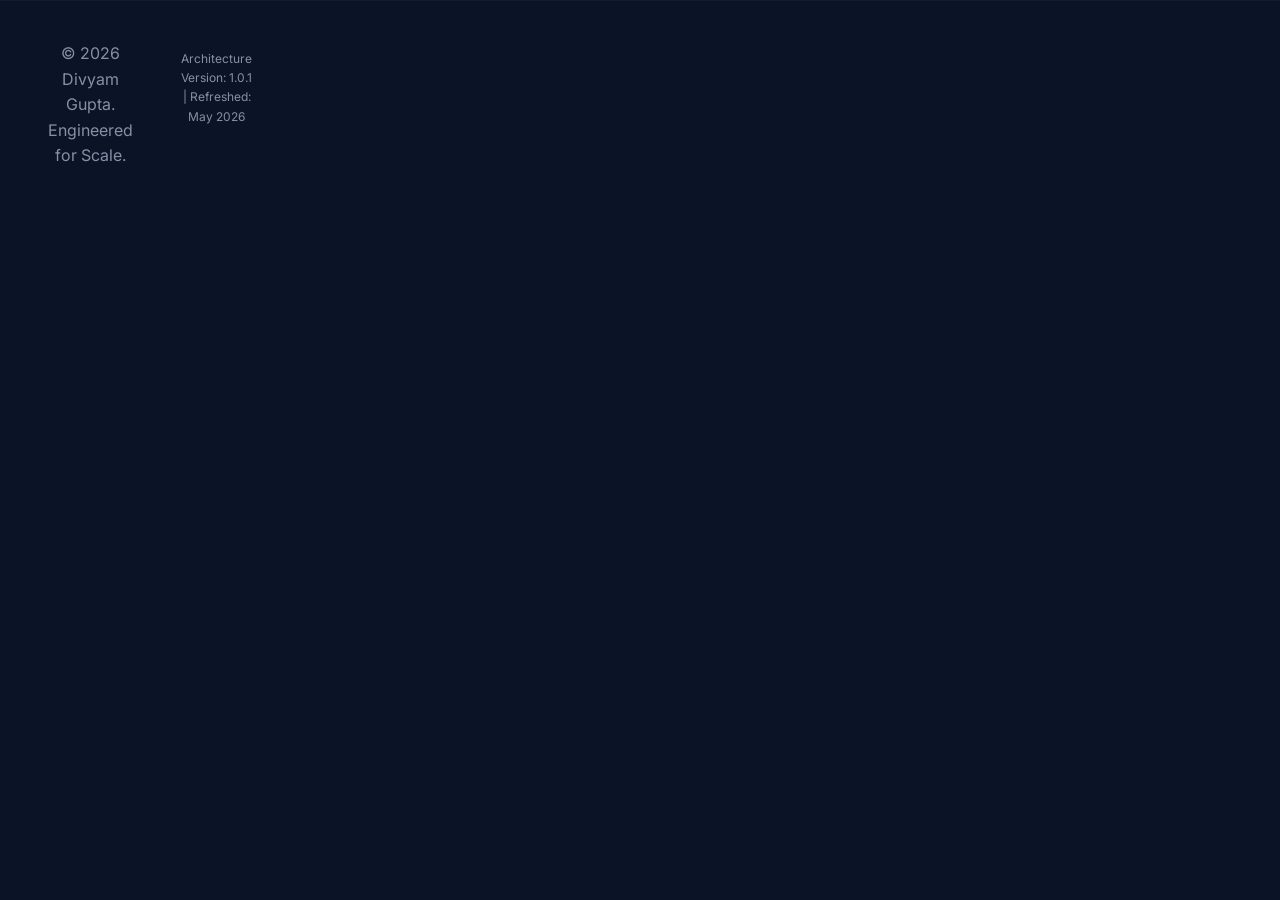
==== index.html @ 497632b7 "fix: resolve visibility deadlock and improve scroll reveal" ====
<!DOCTYPE html>
<html lang="en">
<head>
    <meta charset="UTF-8">
    <meta name="viewport" content="width=device-width, initial-scale=1.0, maximum-scale=5.0">
    <title>Divyam | Systems & Automation Developer</title>
    <meta name="description" content="Engineering scalable, OOP-driven applications and mobile-first web architectures.">
    
    <!-- Fonts -->
    <link rel="preconnect" href="https://fonts.googleapis.com">
    <link rel="preconnect" href="https://fonts.gstatic.com" crossorigin>
    <link href="https://fonts.googleapis.com/css2?family=Inter:wght@400;600&family=Space+Grotesk:wght@500;700&display=swap" rel="stylesheet">
    <link href="https://fonts.googleapis.com/css2?family=Material+Symbols+Outlined:wght,FILL@100..700,0..1&display=swap" rel="stylesheet">
    
    <!-- Global CSS -->
    <link rel="stylesheet" href="css/global.css">
    
    <!-- App Entry -->
    <script type="module" src="js/app.js"></script>
</head>
<body>
    <header>
        <portfolio-nav></portfolio-nav>
    </header>

    <main>
        <portfolio-hero id="home"></portfolio-hero>
        
        <section id="about" style="scroll-margin-top: 80px;">
            <portfolio-about></portfolio-about>
        </section>

        <section id="projects" style="scroll-margin-top: 80px;">
            <portfolio-projects></portfolio-projects>
        </section>

        <section id="tech" style="scroll-margin-top: 80px;">
            <portfolio-tech></portfolio-tech>
        </section>
    </main>

    <footer class="grid-container" style="padding: 40px var(--gutter); text-align: center; border-top: 1px solid rgba(140, 144, 159, 0.1); opacity: 0.6;">
        <p>&copy; 2026 Divyam Gupta. Engineered for Scale.</p>
        <p style="font-size: 0.75rem; margin-top: 8px;">Architecture Version: 1.0.1 | Refreshed: May 2026</p>
    </footer>

    <script>
        // Global Error Handling for Trace Debugging
        window.addEventListener('error', (e) => {
            console.error('[Global Error]', e.message, 'at', e.filename, ':', e.lineno);
        });
    </script>
</body>
</html>
---- css/global.css ----
:root {
    --primary: #adc6ff;
    --on-primary: #002e6a;
    --background: #0b1326;
    --surface: #171f33;
    --on-surface: #dae2fd;
    --outline: #8c909f;
    --font-headline: 'Space Grotesk', sans-serif;
    --font-body: 'Inter', sans-serif;
    
    /* Layout */
    --container-max: 1440px;
    --section-gap: clamp(80px, 10vh, 160px);
    --gutter: clamp(16px, 4vw, 48px);
}

html {
    scroll-behavior: smooth;
}

* {
    box-sizing: border-box;
    margin: 0;
    padding: 0;
}

body {
    background-color: var(--background);
    color: var(--on-surface);
    font-family: var(--font-body);
    line-height: 1.6;
    overflow-x: hidden;
}

h1, h2, h3 {
    font-family: var(--font-headline);
    font-weight: 700;
}

/* SLEEK ANIMATIONS */
@keyframes fadeIn {
    from { opacity: 0; transform: translateY(20px); }
    to { opacity: 1; transform: translateY(0); }
}

@keyframes slideInRight {
    from { transform: translateX(100%); opacity: 0; }
    to { transform: translateX(0); opacity: 1; }
}

@keyframes pulseSubtle {
    0% { transform: scale(1); }
    50% { transform: scale(1.02); }
    100% { transform: scale(1); }
}

.animate-fade-in {
    animation: fadeIn 0.8s cubic-bezier(0.16, 1, 0.3, 1) forwards;
}

.animate-slide-in {
    animation: slideInRight 0.6s ease-out forwards;
}

/* REVEAL ON SCROLL */
.reveal-on-scroll {
    opacity: 0;
    transform: translateY(30px);
    transition: opacity 0.8s cubic-bezier(0.16, 1, 0.3, 1), transform 0.8s cubic-bezier(0.16, 1, 0.3, 1);
    will-change: opacity, transform;
}

.reveal-on-scroll.is-visible {
    opacity: 1;
    transform: translateY(0);
}

/* Mobile-First Grid System */
.grid-container {
    display: grid;
    grid-template-columns: repeat(12, 1fr);
    gap: var(--gutter);
    max-width: var(--container-max);
    margin: 0 auto;
    padding: 0 var(--gutter);
}

@media (max-width: 768px) {
    .grid-container {
        grid-template-columns: repeat(4, 1fr);
    }
}
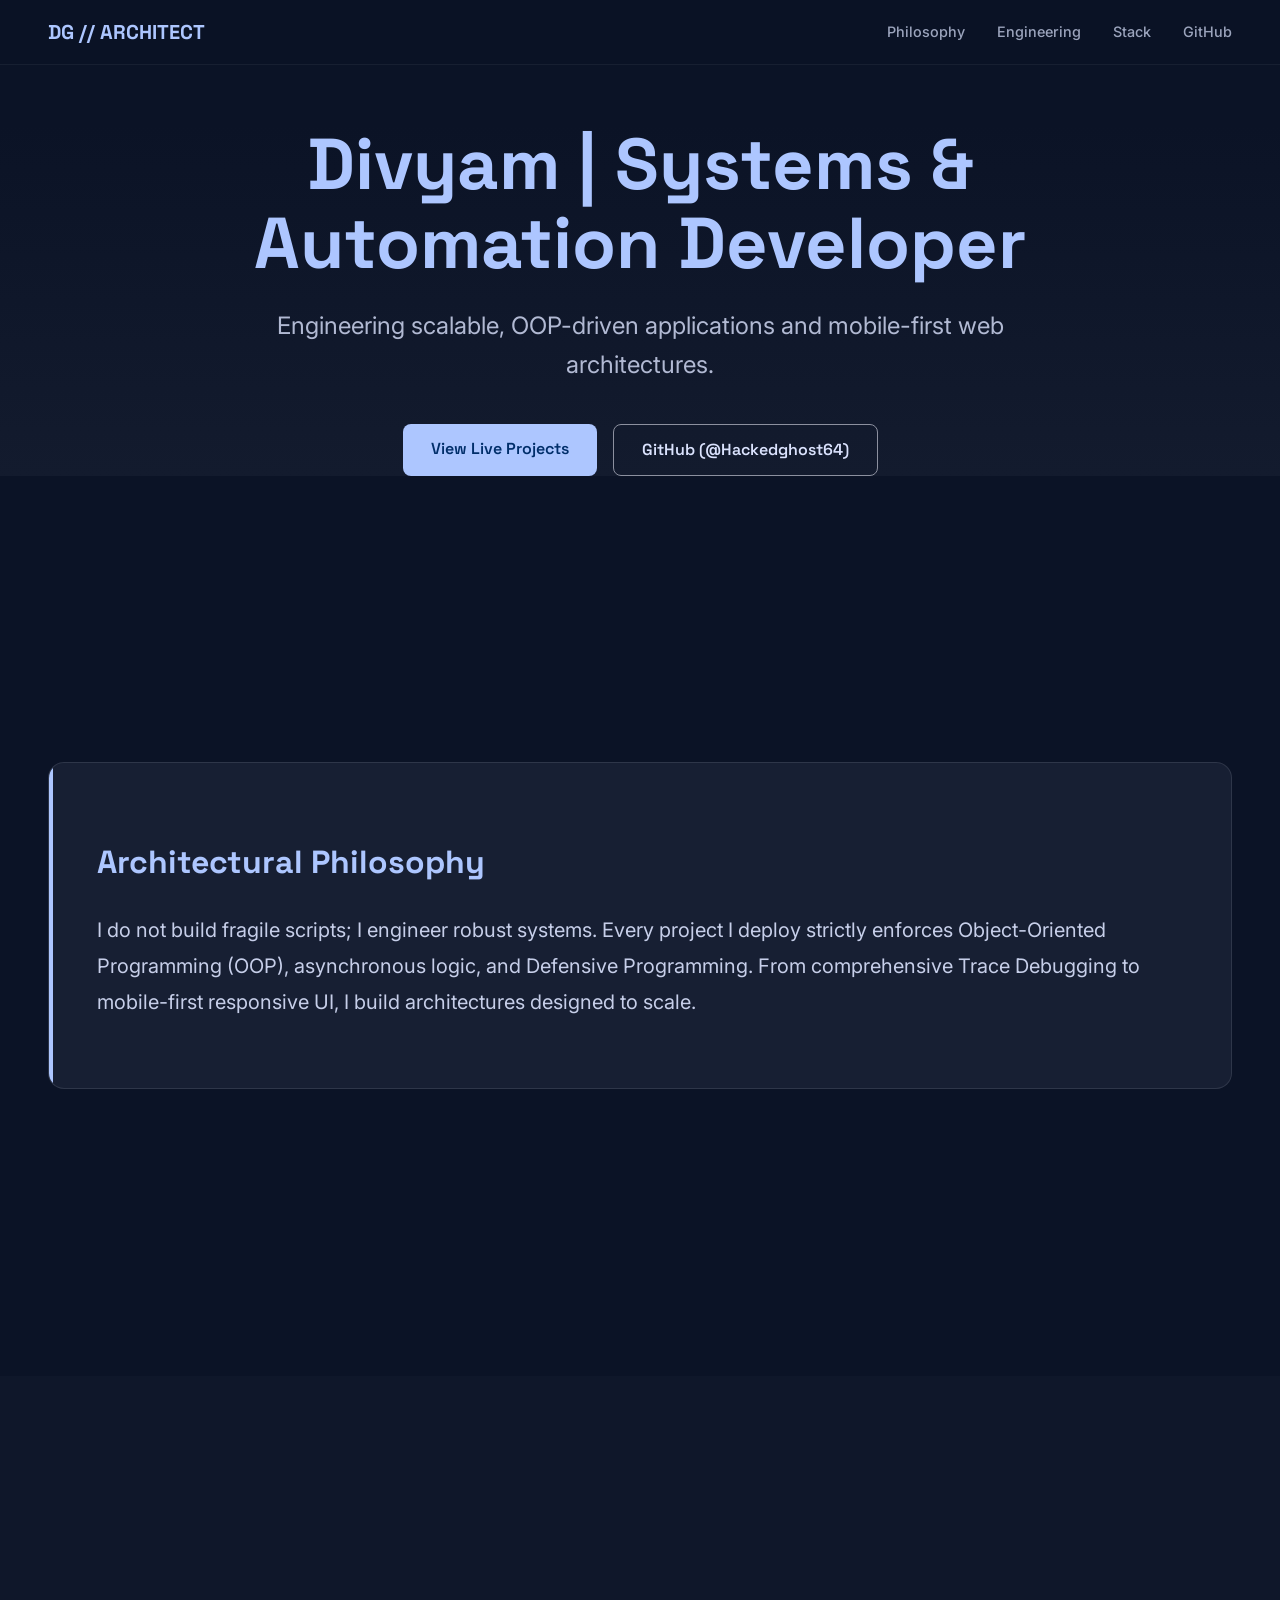
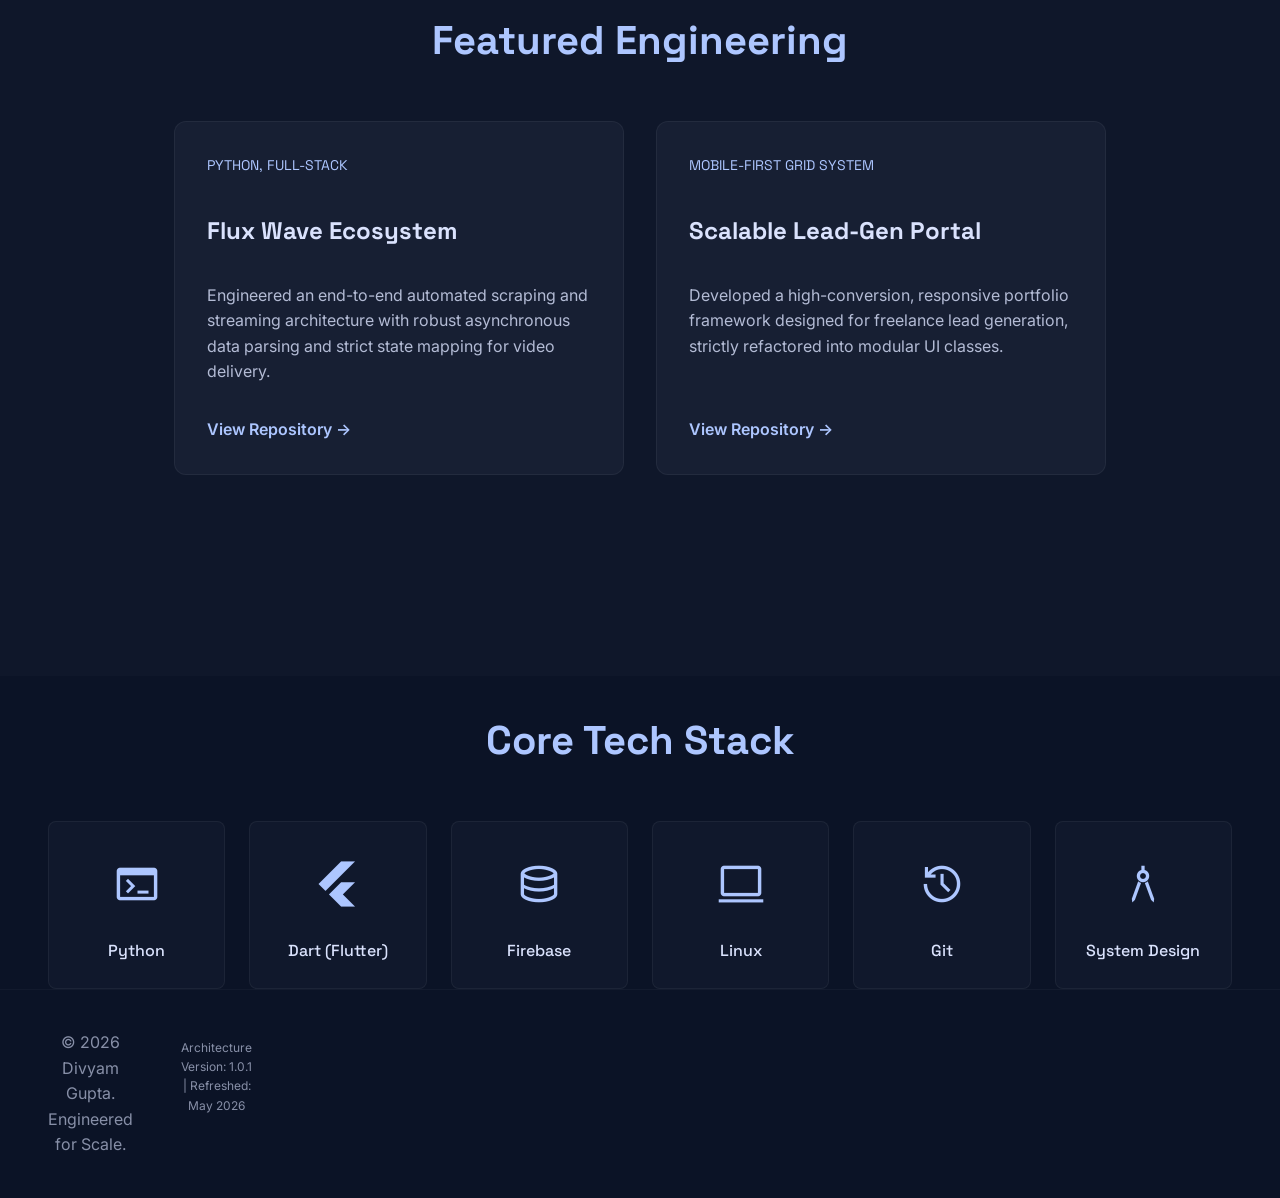
==== commit 7482792f: "feat: compile modular architecture into single zero-dependency bundle.js" ====
--- a/index.html
+++ b/index.html
@@ -15,10 +15,20 @@
     <!-- Global CSS -->
     <link rel="stylesheet" href="css/global.css">
     
-    <!-- App Entry -->
-    <script type="module" src="js/app.js"></script>
+    <!-- App Entry: Zero-Dependency Bundle -->
+    <script src="js/bundle.js"></script>
 </head>
 <body>
+    <script>
+        // High-Visibility Fatal Error Catcher
+        window.addEventListener('error', (e) => {
+            const overlay = document.createElement('div');
+            overlay.style.cssText = 'position:fixed;top:0;left:0;width:100%;background:#93000a;color:#ffdad6;padding:20px;z-index:999999;font-family:monospace;border-bottom:5px solid #ffb4ab;';
+            overlay.innerHTML = `<b>FATAL ARCHITECTURAL ERROR:</b><br>${e.message}<br><small>${e.filename}:${e.lineno}</small>`;
+            document.body.prepend(overlay);
+        });
+    </script>
+    
     <header>
         <portfolio-nav></portfolio-nav>
     </header>
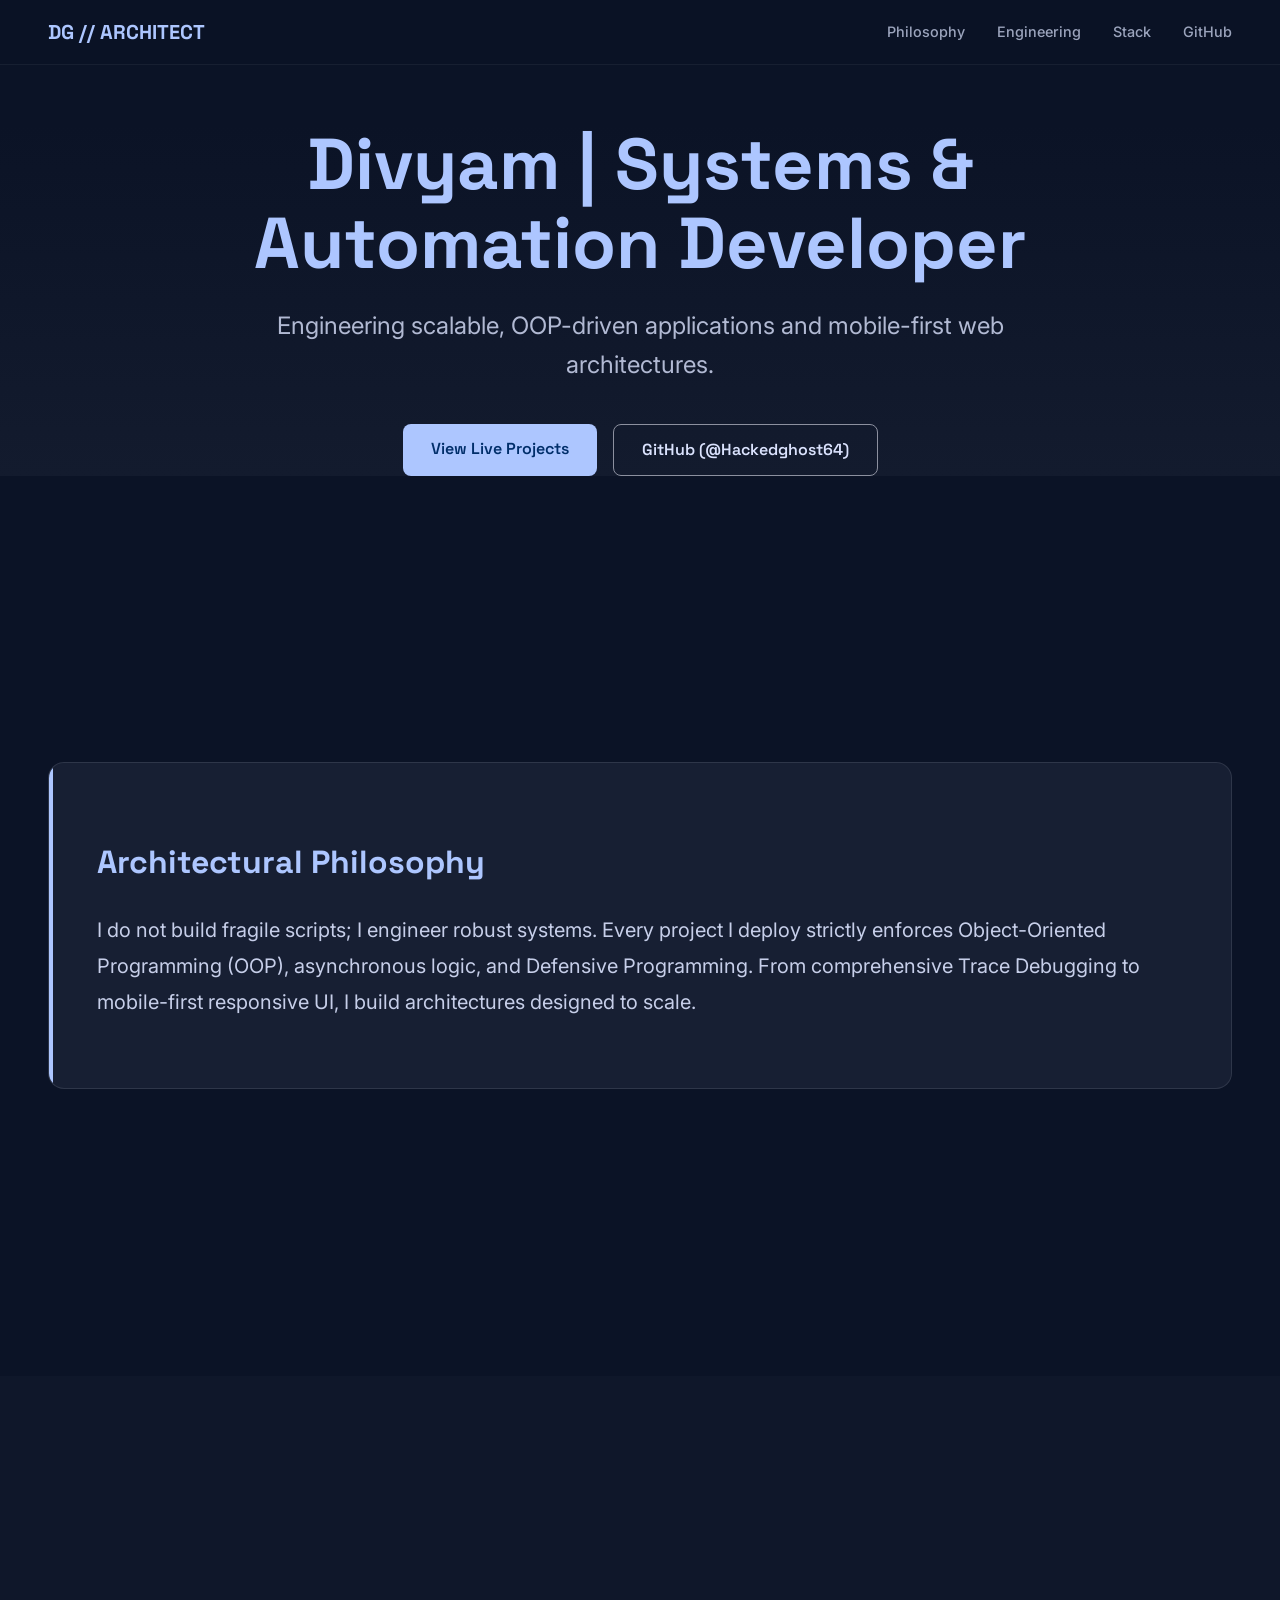
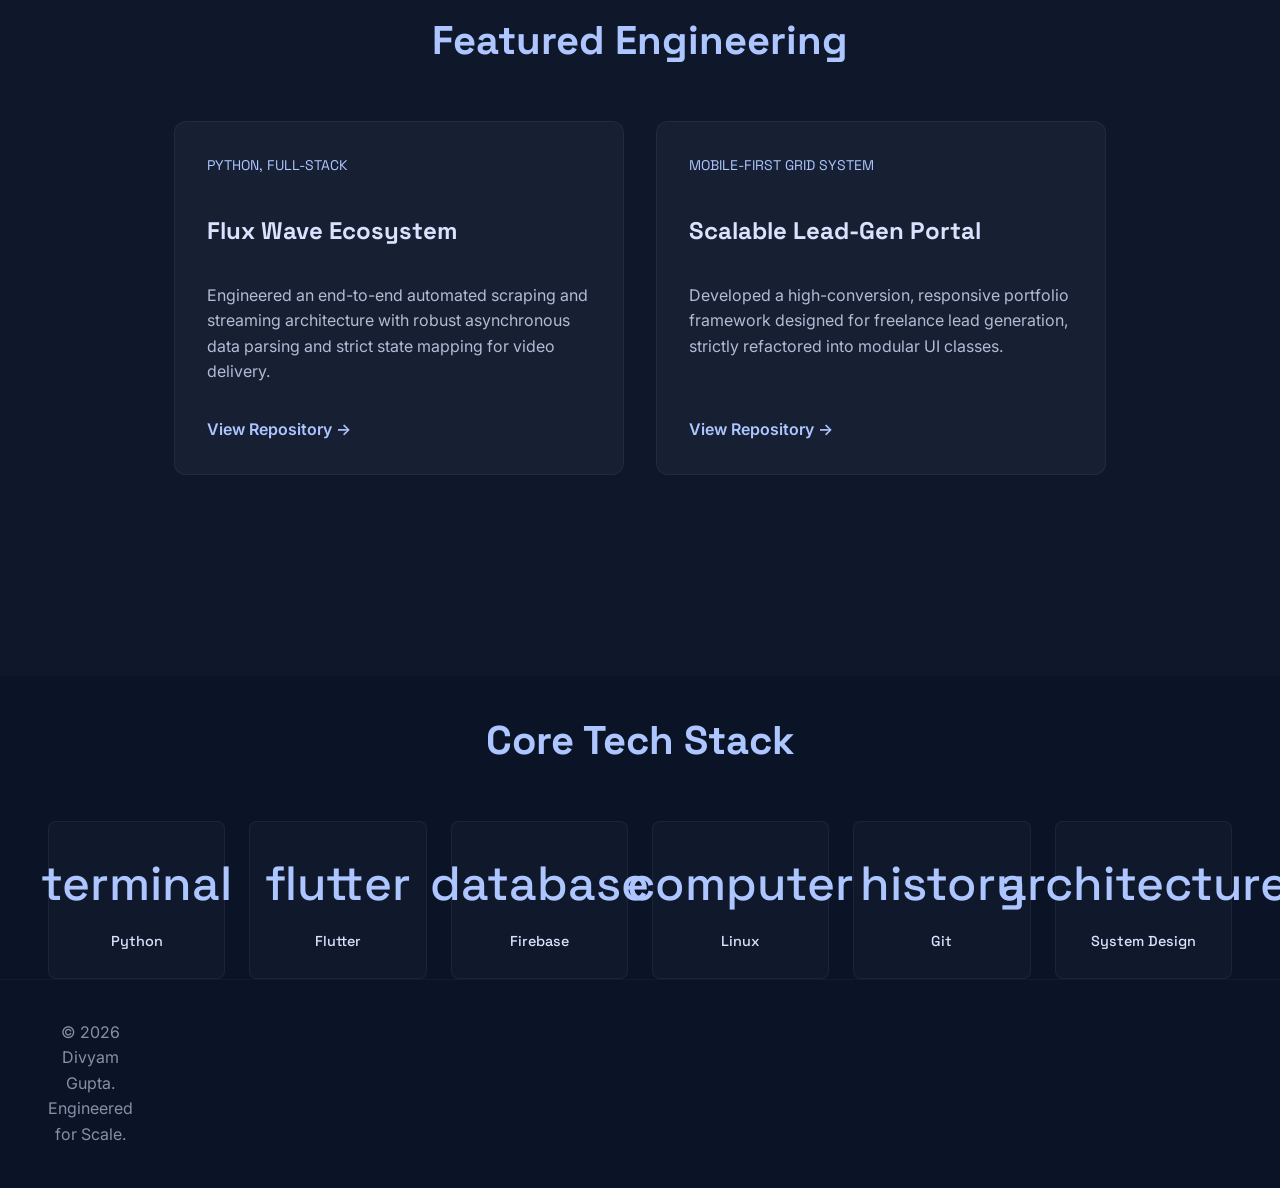
==== commit 4eb28bcc: "style: cleanup footer metadata and refine tech stack UI" ====
--- a/index.html
+++ b/index.html
@@ -51,7 +51,6 @@
 
     <footer class="grid-container" style="padding: 40px var(--gutter); text-align: center; border-top: 1px solid rgba(140, 144, 159, 0.1); opacity: 0.6;">
         <p>&copy; 2026 Divyam Gupta. Engineered for Scale.</p>
-        <p style="font-size: 0.75rem; margin-top: 8px;">Architecture Version: 1.0.1 | Refreshed: May 2026</p>
     </footer>
 
     <script>
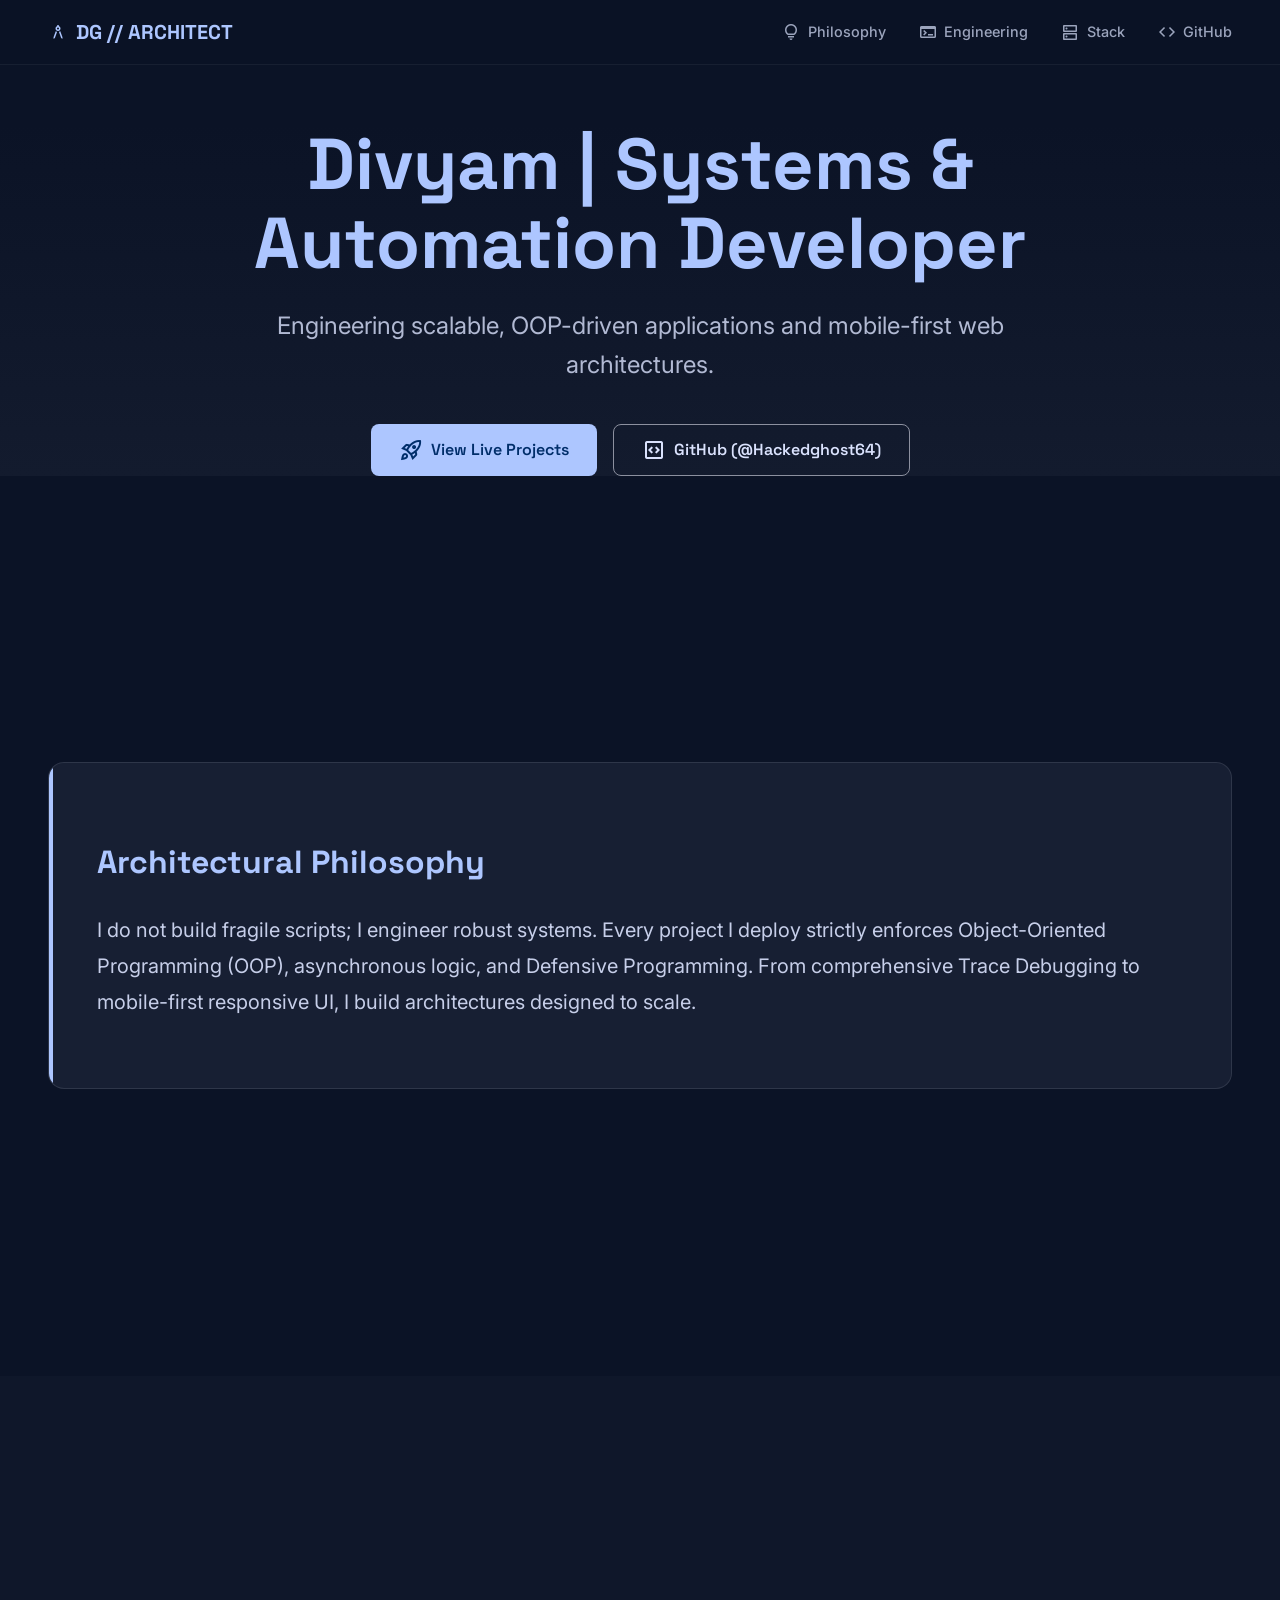
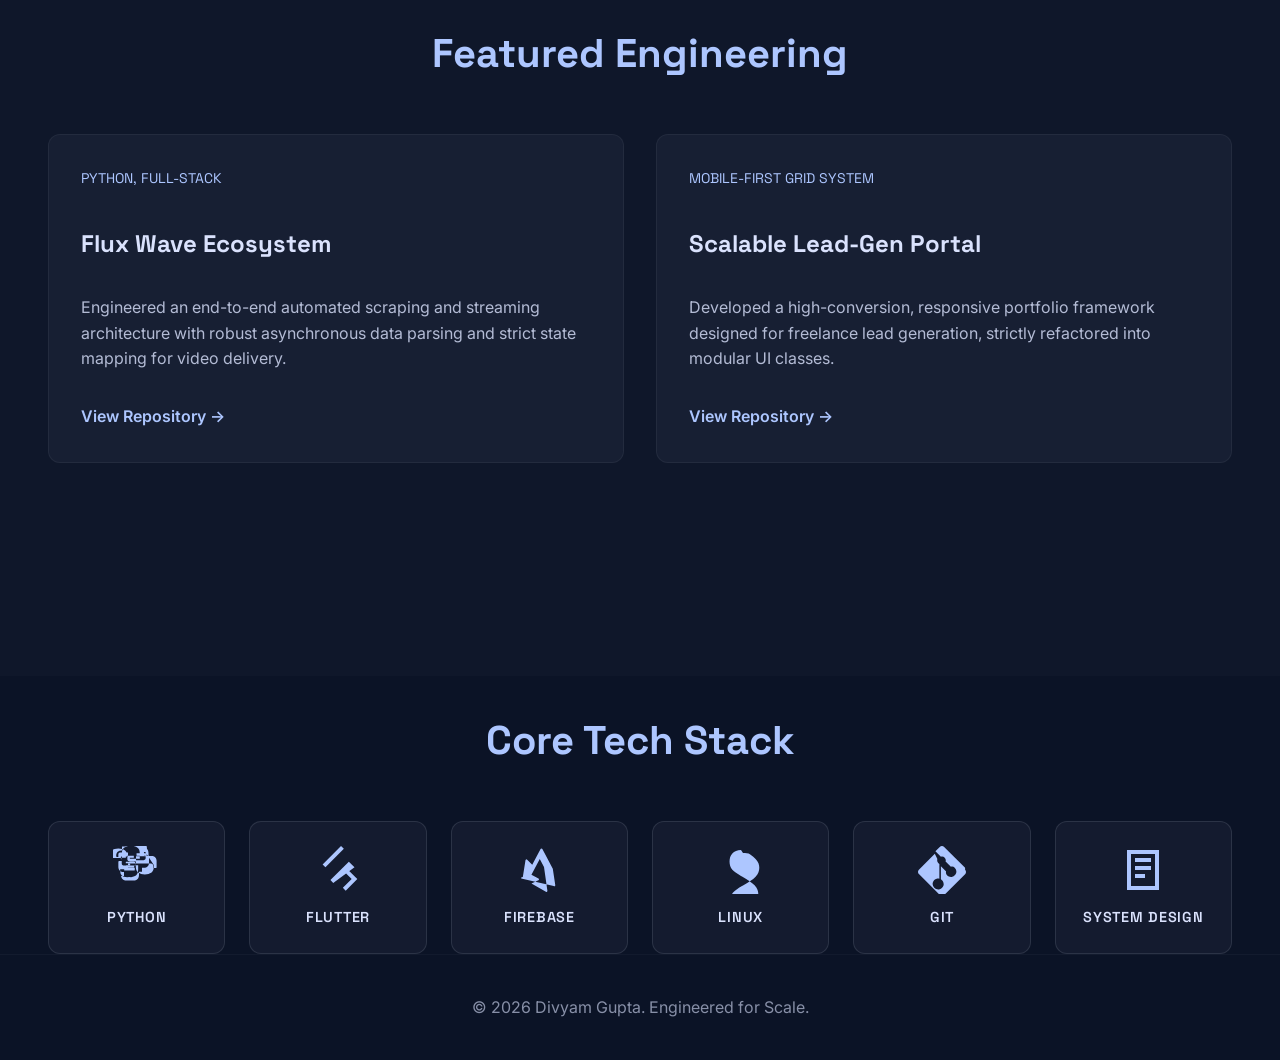
==== commit c8935d89: "fixed" ====
--- a/index.html
+++ b/index.html
@@ -5,6 +5,15 @@
     <meta name="viewport" content="width=device-width, initial-scale=1.0, maximum-scale=5.0">
     <title>Divyam | Systems & Automation Developer</title>
     <meta name="description" content="Engineering scalable, OOP-driven applications and mobile-first web architectures.">
+    <meta name="keywords" content="Portfolio, Software Engineer, Divyam Gupta, Systems, Automation, OOP, Web Architecture">
+    <meta name="robots" content="index, follow">
+    <link rel="canonical" href="https://hackedghost64.github.io/portfoilio/">
+    
+    <!-- Open Graph for SEO -->
+    <meta property="og:title" content="Divyam | Systems & Automation Developer">
+    <meta property="og:description" content="Engineering scalable, OOP-driven applications and mobile-first web architectures.">
+    <meta property="og:type" content="website">
+    <meta property="og:url" content="https://hackedghost64.github.io/portfoilio/">
     
     <!-- Fonts -->
     <link rel="preconnect" href="https://fonts.googleapis.com">
@@ -49,7 +58,7 @@
         </section>
     </main>
 
-    <footer class="grid-container" style="padding: 40px var(--gutter); text-align: center; border-top: 1px solid rgba(140, 144, 159, 0.1); opacity: 0.6;">
+    <footer style="padding: 40px var(--gutter); text-align: center; border-top: 1px solid rgba(140, 144, 159, 0.1); opacity: 0.6; max-width: var(--container-max); margin: 0 auto;">
         <p>&copy; 2026 Divyam Gupta. Engineered for Scale.</p>
     </footer>
 
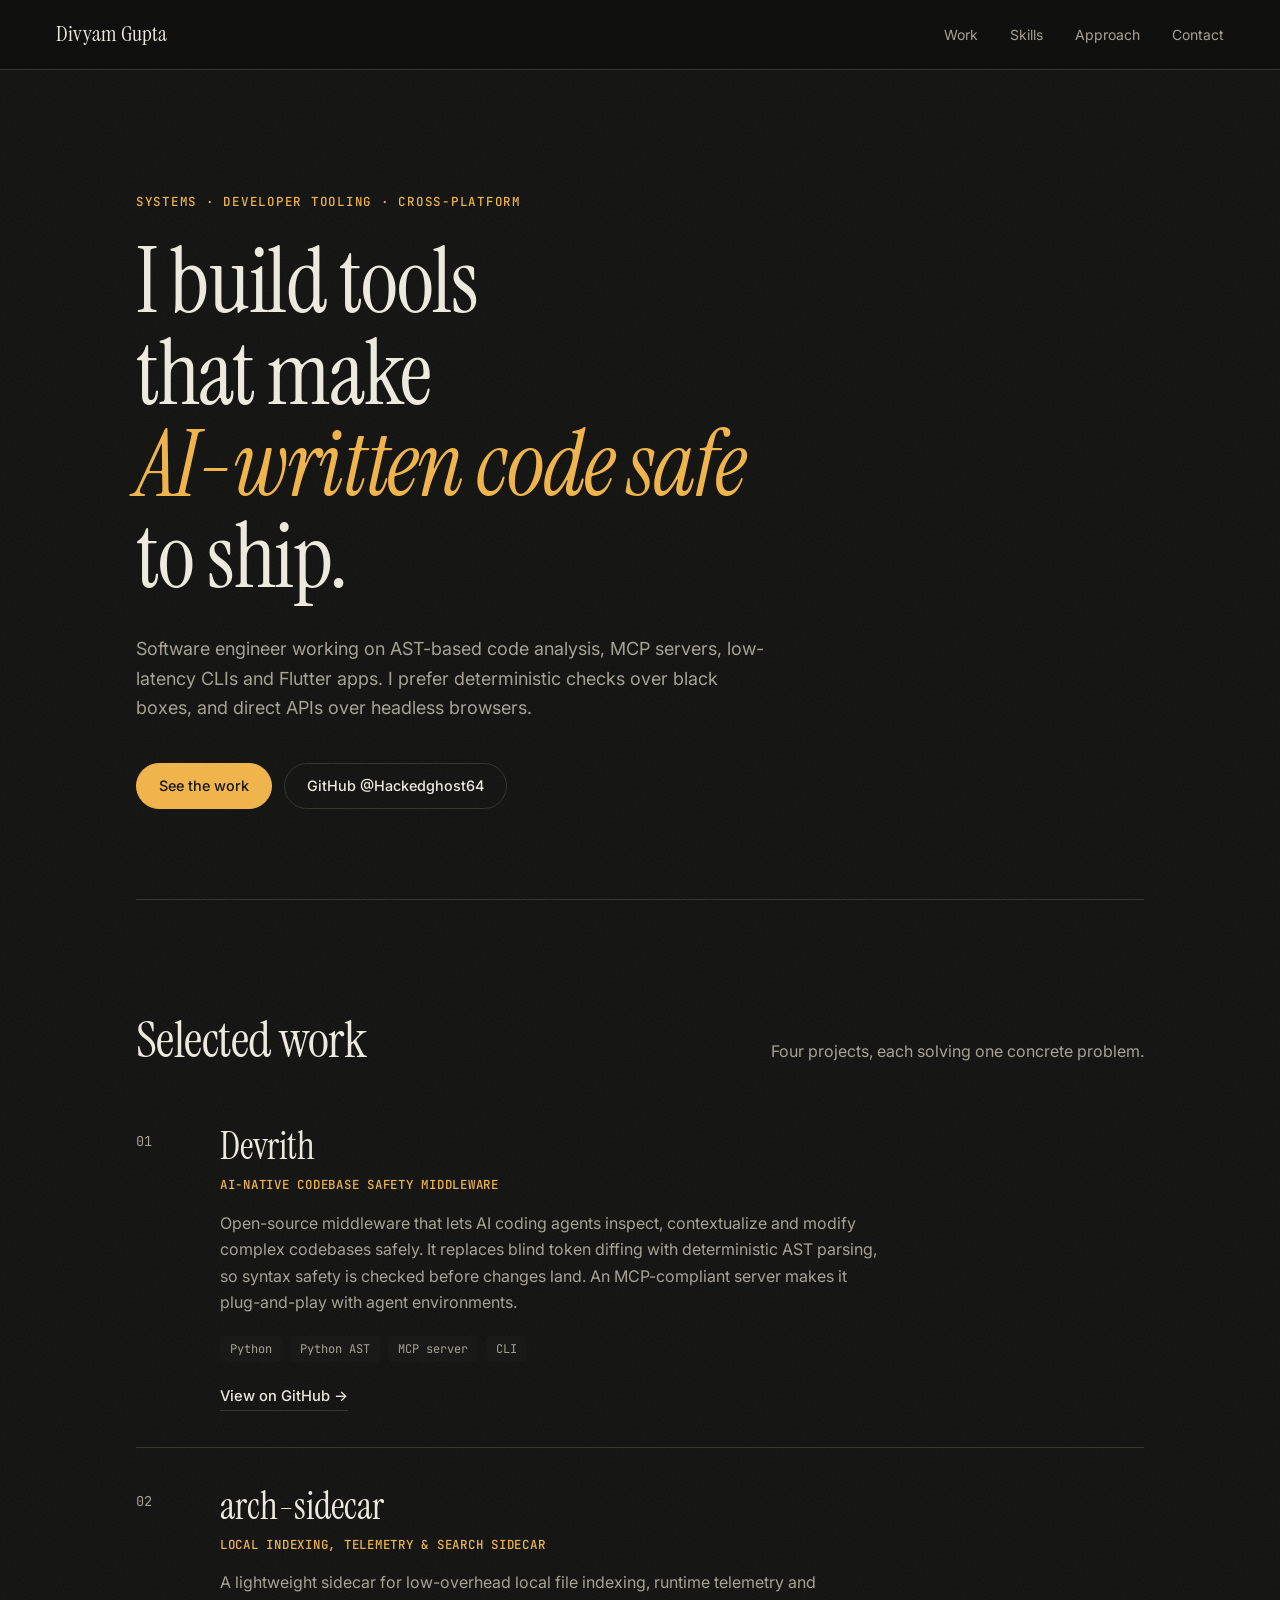
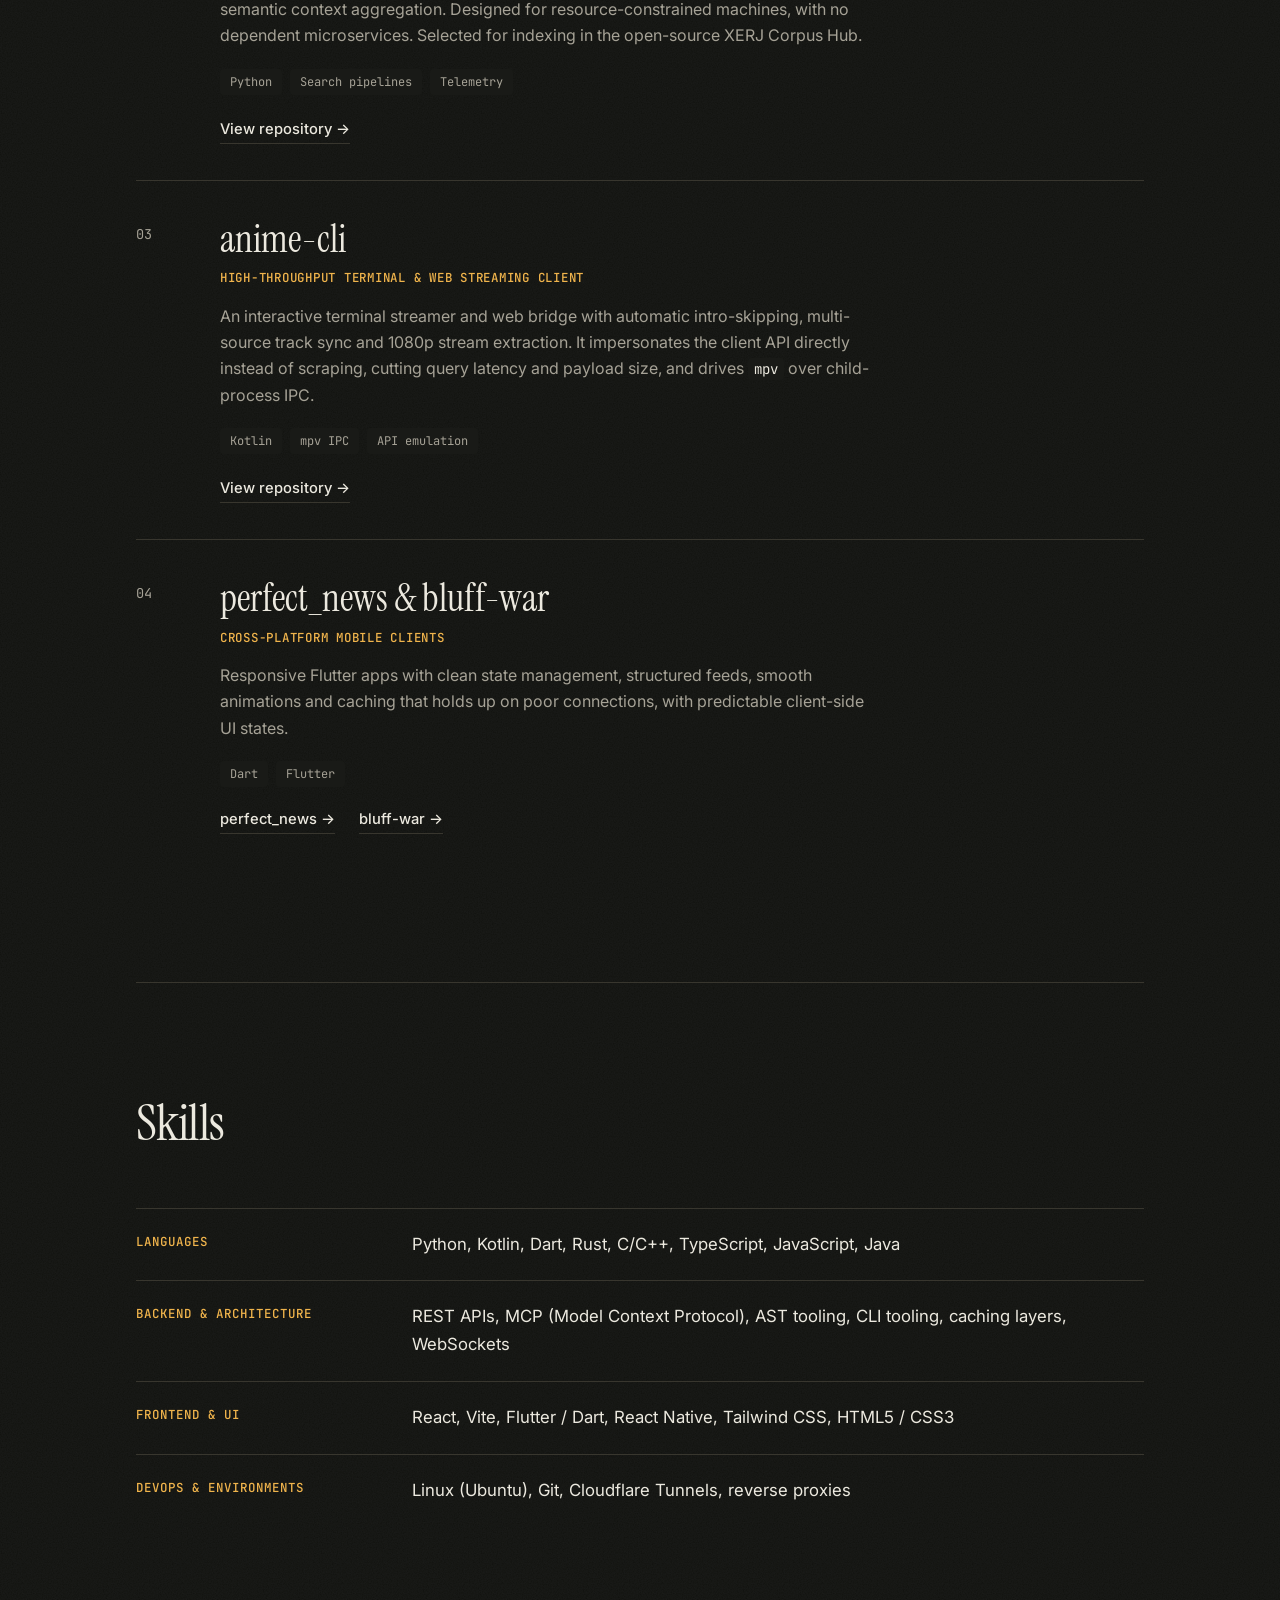
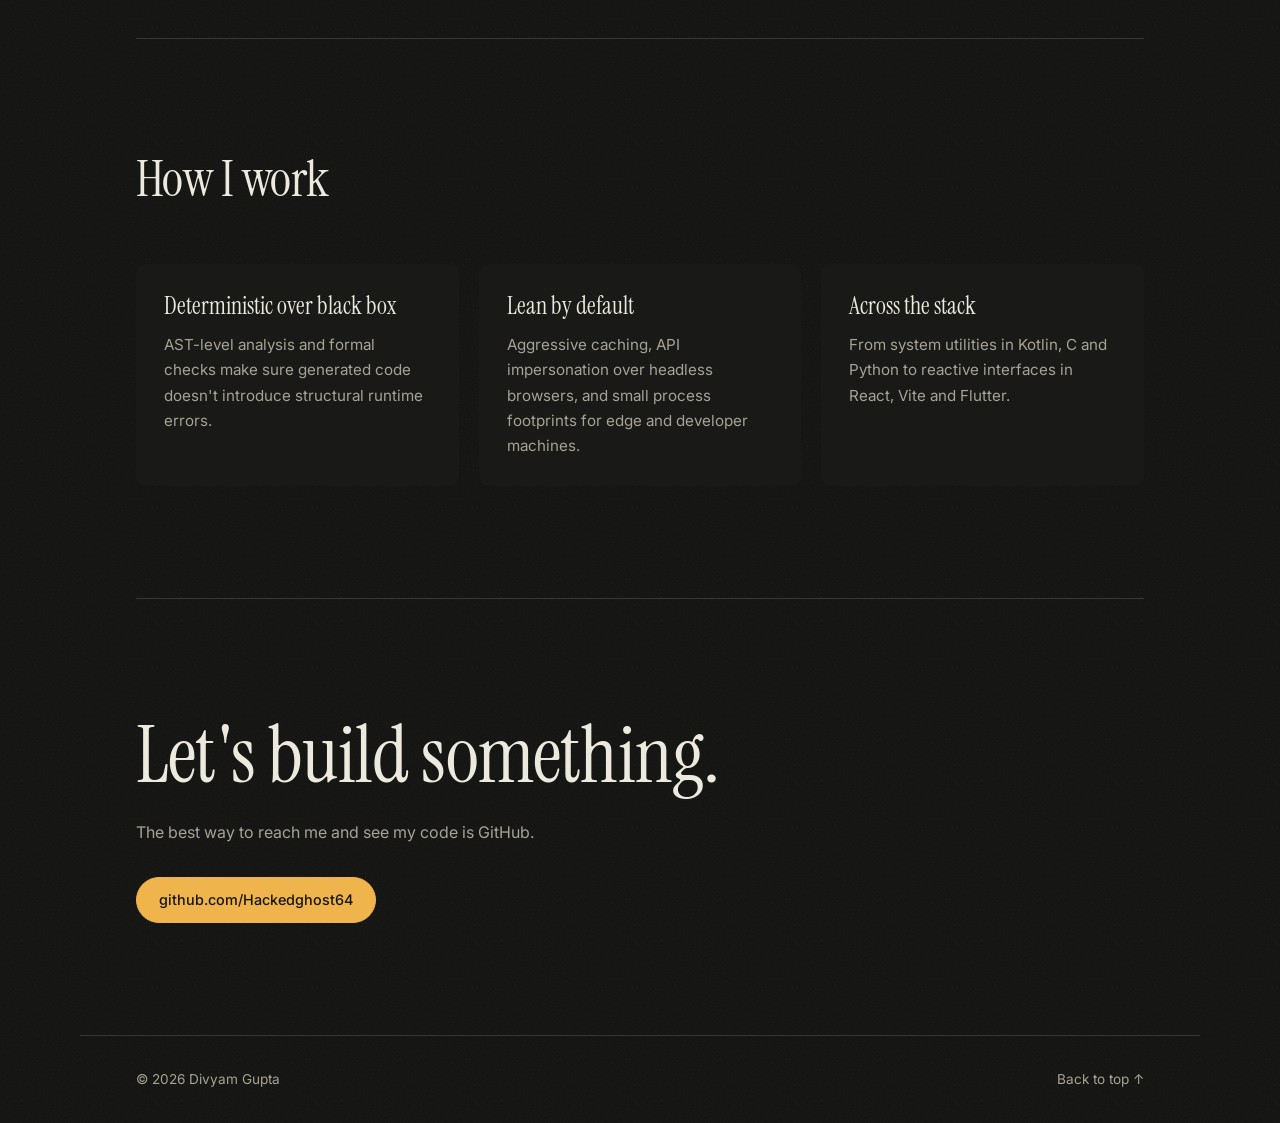
==== commit e49666aa: "Redesign portfolio: static semantic HTML, real project content, new design system" ====
--- a/index.html
+++ b/index.html
@@ -2,71 +2,142 @@
 <html lang="en">
 <head>
     <meta charset="UTF-8">
-    <meta name="viewport" content="width=device-width, initial-scale=1.0, maximum-scale=5.0">
-    <title>Divyam | Systems & Automation Developer</title>
-    <meta name="description" content="Engineering scalable, OOP-driven applications and mobile-first web architectures.">
-    <meta name="keywords" content="Portfolio, Software Engineer, Divyam Gupta, Systems, Automation, OOP, Web Architecture">
+    <meta name="viewport" content="width=device-width, initial-scale=1.0">
+    <title>Divyam Gupta — Developer Tooling &amp; Systems Engineer</title>
+    <meta name="description" content="Divyam Gupta builds developer tooling: AST-based code safety for AI agents, MCP servers, CLIs and cross-platform Flutter apps.">
     <meta name="robots" content="index, follow">
     <link rel="canonical" href="https://hackedghost64.github.io/portfoilio/">
-    
-    <!-- Open Graph for SEO -->
-    <meta property="og:title" content="Divyam | Systems & Automation Developer">
-    <meta property="og:description" content="Engineering scalable, OOP-driven applications and mobile-first web architectures.">
+    <meta property="og:title" content="Divyam Gupta — Developer Tooling &amp; Systems Engineer">
+    <meta property="og:description" content="AST-based code safety for AI agents, MCP servers, CLIs and cross-platform apps.">
     <meta property="og:type" content="website">
     <meta property="og:url" content="https://hackedghost64.github.io/portfoilio/">
-    
-    <!-- Fonts -->
+    <meta name="theme-color" content="#0f100d">
+
     <link rel="preconnect" href="https://fonts.googleapis.com">
     <link rel="preconnect" href="https://fonts.gstatic.com" crossorigin>
-    <link href="https://fonts.googleapis.com/css2?family=Inter:wght@400;600&family=Space+Grotesk:wght@500;700&display=swap" rel="stylesheet">
-    <link href="https://fonts.googleapis.com/css2?family=Material+Symbols+Outlined:wght,FILL@100..700,0..1&display=swap" rel="stylesheet">
-    
-    <!-- Global CSS -->
-    <link rel="stylesheet" href="css/global.css">
-    
-    <!-- App Entry: Zero-Dependency Bundle -->
-    <script src="js/bundle.js"></script>
+    <link href="https://fonts.googleapis.com/css2?family=Instrument+Serif:ital@0;1&family=Inter:wght@400;500;600&family=JetBrains+Mono:wght@400;500&display=swap" rel="stylesheet">
+    <link rel="stylesheet" href="css/style.css">
+    <script src="js/main.js" defer></script>
 </head>
 <body>
-    <script>
-        // High-Visibility Fatal Error Catcher
-        window.addEventListener('error', (e) => {
-            const overlay = document.createElement('div');
-            overlay.style.cssText = 'position:fixed;top:0;left:0;width:100%;background:#93000a;color:#ffdad6;padding:20px;z-index:999999;font-family:monospace;border-bottom:5px solid #ffb4ab;';
-            overlay.innerHTML = `<b>FATAL ARCHITECTURAL ERROR:</b><br>${e.message}<br><small>${e.filename}:${e.lineno}</small>`;
-            document.body.prepend(overlay);
-        });
-    </script>
-    
-    <header>
-        <portfolio-nav></portfolio-nav>
+    <a class="skip" href="#work">Skip to projects</a>
+
+    <header class="site-header">
+        <a class="brand" href="#top" aria-label="Divyam Gupta, home">Divyam Gupta</a>
+        <nav aria-label="Primary">
+            <a href="#work">Work</a>
+            <a href="#skills">Skills</a>
+            <a href="#approach">Approach</a>
+            <a href="#contact">Contact</a>
+        </nav>
     </header>
 
-    <main>
-        <portfolio-hero id="home"></portfolio-hero>
-        
-        <section id="about" style="scroll-margin-top: 80px;">
-            <portfolio-about></portfolio-about>
+    <main id="top">
+        <section class="hero">
+            <p class="eyebrow">Systems · Developer tooling · Cross-platform</p>
+            <h1>I build tools that make<br><em>AI-written code safe</em> to ship.</h1>
+            <p class="lede">Software engineer working on AST-based code analysis, MCP servers, low-latency CLIs and Flutter apps. I prefer deterministic checks over black boxes, and direct APIs over headless browsers.</p>
+            <div class="actions">
+                <a class="btn primary" href="#work">See the work</a>
+                <a class="btn" href="https://github.com/Hackedghost64" target="_blank" rel="noopener">GitHub @Hackedghost64</a>
+            </div>
         </section>
 
-        <section id="projects" style="scroll-margin-top: 80px;">
-            <portfolio-projects></portfolio-projects>
+        <section id="work" class="section" aria-labelledby="work-h">
+            <div class="section-head">
+                <h2 id="work-h">Selected work</h2>
+                <p>Four projects, each solving one concrete problem.</p>
+            </div>
+
+            <ol class="projects">
+                <li class="project reveal">
+                    <span class="num">01</span>
+                    <div class="body">
+                        <h3>Devrith</h3>
+                        <p class="kicker">AI-native codebase safety middleware</p>
+                        <p>Open-source middleware that lets AI coding agents inspect, contextualize and modify complex codebases safely. It replaces blind token diffing with deterministic AST parsing, so syntax safety is checked before changes land. An MCP-compliant server makes it plug-and-play with agent environments.</p>
+                        <ul class="tags"><li>Python</li><li>Python AST</li><li>MCP server</li><li>CLI</li></ul>
+                        <a class="more" href="https://github.com/Hackedghost64" target="_blank" rel="noopener">View on GitHub →</a>
+                    </div>
+                </li>
+                <li class="project reveal">
+                    <span class="num">02</span>
+                    <div class="body">
+                        <h3>arch-sidecar</h3>
+                        <p class="kicker">Local indexing, telemetry &amp; search sidecar</p>
+                        <p>A lightweight sidecar for low-overhead local file indexing, runtime telemetry and semantic context aggregation. Designed for resource-constrained machines, with no dependent microservices. Selected for indexing in the open-source XERJ Corpus Hub.</p>
+                        <ul class="tags"><li>Python</li><li>Search pipelines</li><li>Telemetry</li></ul>
+                        <a class="more" href="https://github.com/Hackedghost64/arch-sidecar" target="_blank" rel="noopener">View repository →</a>
+                    </div>
+                </li>
+                <li class="project reveal">
+                    <span class="num">03</span>
+                    <div class="body">
+                        <h3>anime-cli</h3>
+                        <p class="kicker">High-throughput terminal &amp; web streaming client</p>
+                        <p>An interactive terminal streamer and web bridge with automatic intro-skipping, multi-source track sync and 1080p stream extraction. It impersonates the client API directly instead of scraping, cutting query latency and payload size, and drives <code>mpv</code> over child-process IPC.</p>
+                        <ul class="tags"><li>Kotlin</li><li>mpv IPC</li><li>API emulation</li></ul>
+                        <a class="more" href="https://github.com/Hackedghost64/anime-cli" target="_blank" rel="noopener">View repository →</a>
+                    </div>
+                </li>
+                <li class="project reveal">
+                    <span class="num">04</span>
+                    <div class="body">
+                        <h3>perfect_news &amp; bluff-war</h3>
+                        <p class="kicker">Cross-platform mobile clients</p>
+                        <p>Responsive Flutter apps with clean state management, structured feeds, smooth animations and caching that holds up on poor connections, with predictable client-side UI states.</p>
+                        <ul class="tags"><li>Dart</li><li>Flutter</li></ul>
+                        <span class="more-row">
+                            <a class="more" href="https://github.com/Hackedghost64/perfect_news" target="_blank" rel="noopener">perfect_news →</a>
+                            <a class="more" href="https://github.com/Hackedghost64/bluff-war" target="_blank" rel="noopener">bluff-war →</a>
+                        </span>
+                    </div>
+                </li>
+            </ol>
         </section>
 
-        <section id="tech" style="scroll-margin-top: 80px;">
-            <portfolio-tech></portfolio-tech>
+        <section id="skills" class="section" aria-labelledby="skills-h">
+            <div class="section-head">
+                <h2 id="skills-h">Skills</h2>
+            </div>
+            <dl class="skills">
+                <div class="reveal"><dt>Languages</dt><dd>Python, Kotlin, Dart, Rust, C/C++, TypeScript, JavaScript, Java</dd></div>
+                <div class="reveal"><dt>Backend &amp; architecture</dt><dd>REST APIs, MCP (Model Context Protocol), AST tooling, CLI tooling, caching layers, WebSockets</dd></div>
+                <div class="reveal"><dt>Frontend &amp; UI</dt><dd>React, Vite, Flutter / Dart, React Native, Tailwind CSS, HTML5 / CSS3</dd></div>
+                <div class="reveal"><dt>DevOps &amp; environments</dt><dd>Linux (Ubuntu), Git, Cloudflare Tunnels, reverse proxies</dd></div>
+            </dl>
+        </section>
+
+        <section id="approach" class="section" aria-labelledby="approach-h">
+            <div class="section-head">
+                <h2 id="approach-h">How I work</h2>
+            </div>
+            <div class="principles">
+                <article class="reveal">
+                    <h3>Deterministic over black box</h3>
+                    <p>AST-level analysis and formal checks make sure generated code doesn't introduce structural runtime errors.</p>
+                </article>
+                <article class="reveal">
+                    <h3>Lean by default</h3>
+                    <p>Aggressive caching, API impersonation over headless browsers, and small process footprints for edge and developer machines.</p>
+                </article>
+                <article class="reveal">
+                    <h3>Across the stack</h3>
+                    <p>From system utilities in Kotlin, C and Python to reactive interfaces in React, Vite and Flutter.</p>
+                </article>
+            </div>
+        </section>
+
+        <section id="contact" class="section contact" aria-labelledby="contact-h">
+            <h2 id="contact-h">Let's build something.</h2>
+            <p>The best way to reach me and see my code is GitHub.</p>
+            <a class="btn primary" href="https://github.com/Hackedghost64" target="_blank" rel="noopener">github.com/Hackedghost64</a>
         </section>
     </main>
 
-    <footer style="padding: 40px var(--gutter); text-align: center; border-top: 1px solid rgba(140, 144, 159, 0.1); opacity: 0.6; max-width: var(--container-max); margin: 0 auto;">
-        <p>&copy; 2026 Divyam Gupta. Engineered for Scale.</p>
+    <footer class="site-footer">
+        <p>© 2026 Divyam Gupta</p>
+        <a href="#top">Back to top ↑</a>
     </footer>
-
-    <script>
-        // Global Error Handling for Trace Debugging
-        window.addEventListener('error', (e) => {
-            console.error('[Global Error]', e.message, 'at', e.filename, ':', e.lineno);
-        });
-    </script>
 </body>
 </html>
--- a/css/style.css
+++ b/css/style.css
@@ -0,0 +1,136 @@
+:root {
+    --bg: hsl(75 8% 6%);
+    --surface: hsl(75 6% 9.5%);
+    --ink: hsl(45 25% 90%);
+    --muted: hsl(45 8% 62%);
+    --line: hsl(45 10% 20%);
+    --accent: hsl(38 85% 62%);
+    --on-accent: hsl(75 10% 8%);
+    --serif: 'Instrument Serif', Georgia, serif;
+    --sans: 'Inter', system-ui, sans-serif;
+    --mono: 'JetBrains Mono', ui-monospace, monospace;
+    --max: 1120px;
+    --pad: clamp(20px, 5vw, 56px);
+}
+
+*, *::before, *::after { box-sizing: border-box; margin: 0; padding: 0; }
+html { scroll-behavior: smooth; scroll-padding-top: 72px; }
+
+body {
+    background: var(--bg);
+    color: var(--ink);
+    font: 400 1rem/1.65 var(--sans);
+    -webkit-font-smoothing: antialiased;
+    /* subtle paper grain for depth */
+    background-image: url("data:image/svg+xml,%3Csvg xmlns='http://www.w3.org/2000/svg' width='160' height='160'%3E%3Cfilter id='n'%3E%3CfeTurbulence type='fractalNoise' baseFrequency='.8' numOctaves='2' stitchTiles='stitch'/%3E%3CfeColorMatrix values='0 0 0 0 1 0 0 0 0 1 0 0 0 0 1 0 0 0 .05 0'/%3E%3C/filter%3E%3Crect width='100%25' height='100%25' filter='url(%23n)'/%3E%3C/svg%3E");
+}
+
+a { color: inherit; }
+:focus-visible { outline: 2px solid var(--accent); outline-offset: 3px; }
+
+.skip { position: absolute; left: -999px; top: 8px; background: var(--accent); color: var(--on-accent); padding: 8px 14px; z-index: 100; }
+.skip:focus { left: 8px; }
+
+/* Header */
+.site-header {
+    position: sticky; top: 0; z-index: 50;
+    display: flex; justify-content: space-between; align-items: center; gap: 16px;
+    padding: 16px var(--pad);
+    background: hsl(75 8% 6% / .85);
+    backdrop-filter: blur(10px);
+    border-bottom: 1px solid var(--line);
+}
+.brand { font-family: var(--serif); font-size: 1.4rem; text-decoration: none; letter-spacing: .01em; }
+.site-header nav { display: flex; gap: clamp(14px, 3vw, 32px); }
+.site-header nav a { font-size: .875rem; color: var(--muted); text-decoration: none; transition: color .2s; }
+.site-header nav a:hover { color: var(--ink); }
+
+main { max-width: var(--max); margin: 0 auto; padding: 0 var(--pad); }
+
+/* Hero */
+.hero { padding: clamp(72px, 14vh, 160px) 0 clamp(64px, 10vh, 120px); }
+.eyebrow { font: 500 .78rem/1 var(--mono); letter-spacing: .14em; text-transform: uppercase; color: var(--accent); margin-bottom: 28px; }
+h1 {
+    font: 400 clamp(2.5rem, 7.2vw, 5.6rem)/1.02 var(--serif);
+    letter-spacing: -.015em;
+    max-width: 15ch;
+    text-wrap: balance;
+}
+h1 em { font-style: italic; color: var(--accent); }
+.lede { max-width: 58ch; margin-top: 32px; font-size: 1.125rem; color: var(--muted); }
+.actions { display: flex; flex-wrap: wrap; gap: 12px; margin-top: 40px; }
+
+.btn {
+    display: inline-flex; align-items: center; min-height: 46px; padding: 0 22px;
+    border: 1px solid var(--line); border-radius: 999px;
+    font-weight: 500; font-size: .9rem; text-decoration: none;
+    transition: background .2s, color .2s, transform .2s;
+}
+.btn:hover { background: var(--ink); color: var(--bg); transform: translateY(-2px); }
+.btn.primary { background: var(--accent); color: var(--on-accent); border-color: var(--accent); }
+.btn.primary:hover { background: var(--ink); border-color: var(--ink); }
+
+/* Sections */
+.section { padding: clamp(56px, 9vw, 112px) 0; border-top: 1px solid var(--line); }
+.section-head { display: flex; flex-wrap: wrap; justify-content: space-between; align-items: baseline; gap: 12px; margin-bottom: clamp(32px, 5vw, 56px); }
+h2 { font: 400 clamp(2rem, 4.5vw, 3.2rem)/1.1 var(--serif); letter-spacing: -.01em; }
+.section-head p { color: var(--muted); }
+
+/* Projects */
+.projects { list-style: none; }
+.project {
+    display: grid; grid-template-columns: 72px 1fr; gap: 12px;
+    padding: 36px 0; border-top: 1px solid var(--line);
+}
+.project:first-child { border-top: 0; padding-top: 0; }
+.num { font: 400 .85rem/2.6 var(--mono); color: var(--muted); }
+.project h3 { font: 400 clamp(1.7rem, 3.4vw, 2.4rem)/1.15 var(--serif); }
+.kicker { font: 500 .78rem/1.4 var(--mono); letter-spacing: .06em; text-transform: uppercase; color: var(--accent); margin: 8px 0 16px; }
+.project .body > p:not(.kicker) { max-width: 66ch; color: var(--muted); }
+code { font-family: var(--mono); font-size: .88em; color: var(--ink); background: var(--surface); padding: 2px 6px; border-radius: 4px; }
+.tags { list-style: none; display: flex; flex-wrap: wrap; gap: 8px; margin: 20px 0; }
+.tags li { font: 400 .75rem/1 var(--mono); padding: 7px 10px; border-radius: 4px; background: var(--surface); color: var(--muted); }
+.more-row { display: flex; flex-wrap: wrap; gap: 24px; }
+.more { display: inline-block; font-weight: 500; font-size: .92rem; text-decoration: none; border-bottom: 1px solid var(--line); padding-bottom: 2px; transition: border-color .2s, color .2s; }
+.more:hover { color: var(--accent); border-color: var(--accent); }
+
+/* Skills */
+.skills > div { display: grid; grid-template-columns: minmax(160px, 1fr) 3fr; gap: 12px 32px; padding: 22px 0; border-top: 1px solid var(--line); }
+.skills dt { font: 500 .78rem/1.8 var(--mono); letter-spacing: .08em; text-transform: uppercase; color: var(--accent); }
+.skills dd { font-size: 1.05rem; }
+
+/* Principles */
+.principles { display: grid; grid-template-columns: repeat(auto-fit, minmax(240px, 1fr)); gap: 20px; }
+.principles article { background: var(--surface); padding: 28px; border-radius: 10px; }
+.principles h3 { font: 400 1.5rem/1.2 var(--serif); margin-bottom: 12px; }
+.principles p { color: var(--muted); font-size: .95rem; }
+
+/* Contact */
+.contact { text-align: left; }
+.contact h2 { font-size: clamp(2.4rem, 7vw, 5rem); margin-bottom: 20px; }
+.contact p { color: var(--muted); margin-bottom: 32px; }
+
+.site-footer {
+    max-width: var(--max); margin: 0 auto; padding: 32px var(--pad);
+    display: flex; justify-content: space-between; gap: 16px; flex-wrap: wrap;
+    border-top: 1px solid var(--line); color: var(--muted); font-size: .85rem;
+}
+.site-footer a { text-decoration: none; }
+.site-footer a:hover { color: var(--ink); }
+
+/* Reveal: only hidden when JS has opted in, so content never disappears without it */
+.js .reveal { opacity: 0; transform: translateY(24px); transition: opacity .7s cubic-bezier(.16,1,.3,1), transform .7s cubic-bezier(.16,1,.3,1); }
+.js .reveal.in { opacity: 1; transform: none; }
+
+@media (max-width: 640px) {
+    .project { grid-template-columns: 1fr; }
+    .num { line-height: 1; }
+    .skills > div { grid-template-columns: 1fr; gap: 4px; }
+    .site-header nav a:nth-child(2) { display: none; }
+}
+
+@media (prefers-reduced-motion: reduce) {
+    html { scroll-behavior: auto; }
+    * { transition: none !important; }
+    .js .reveal { opacity: 1; transform: none; }
+}
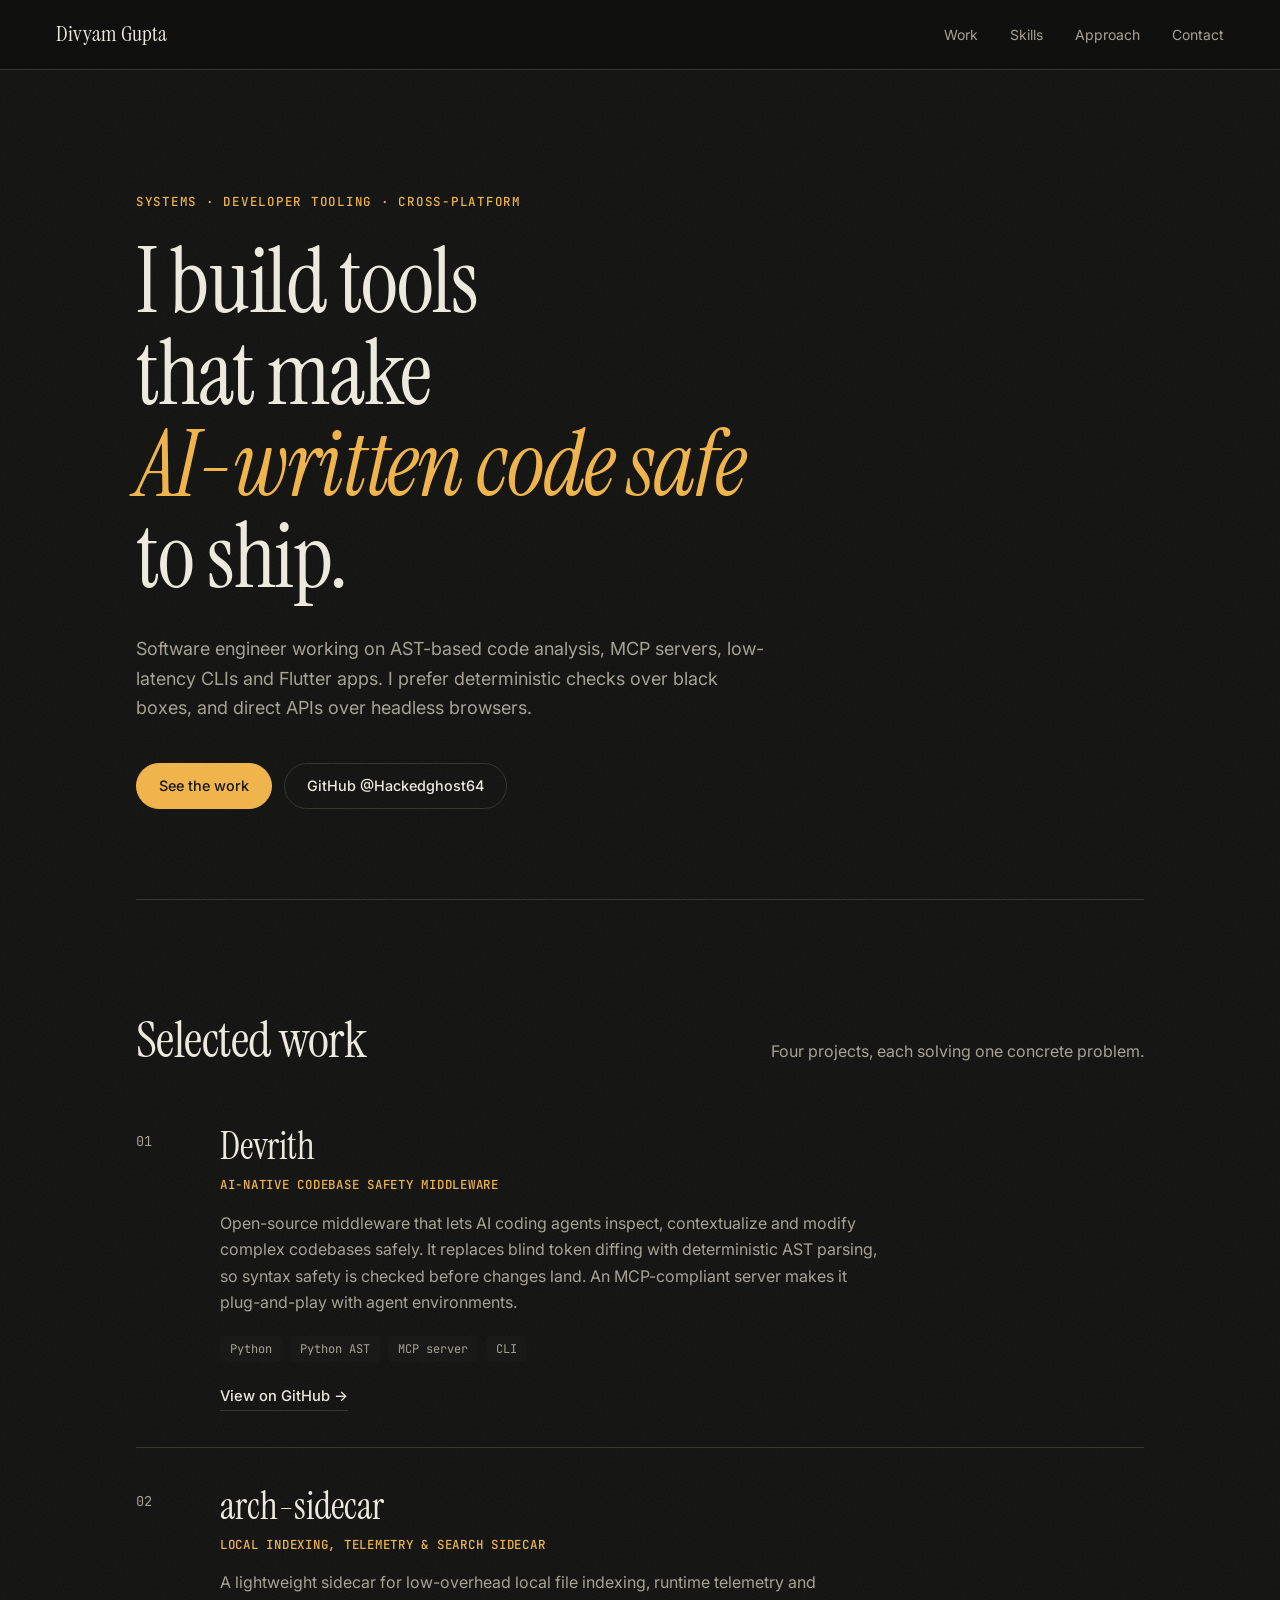
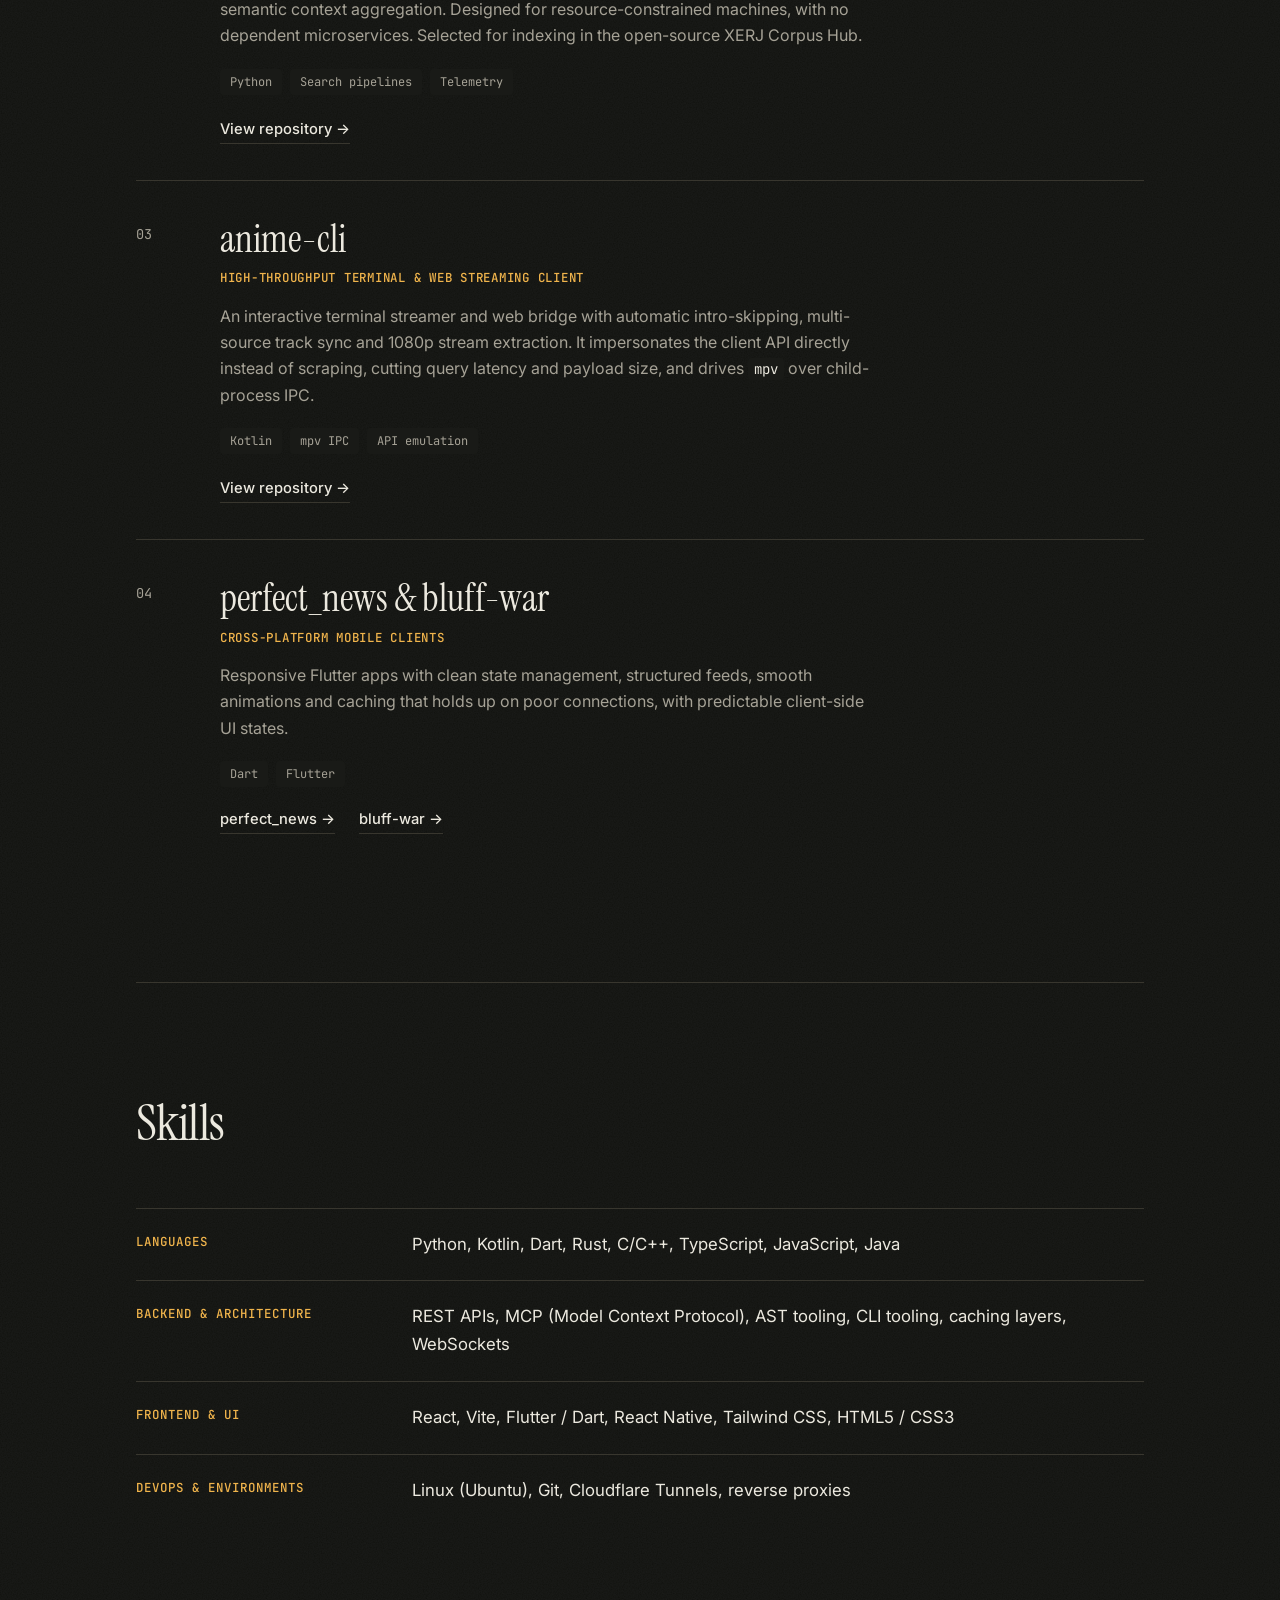
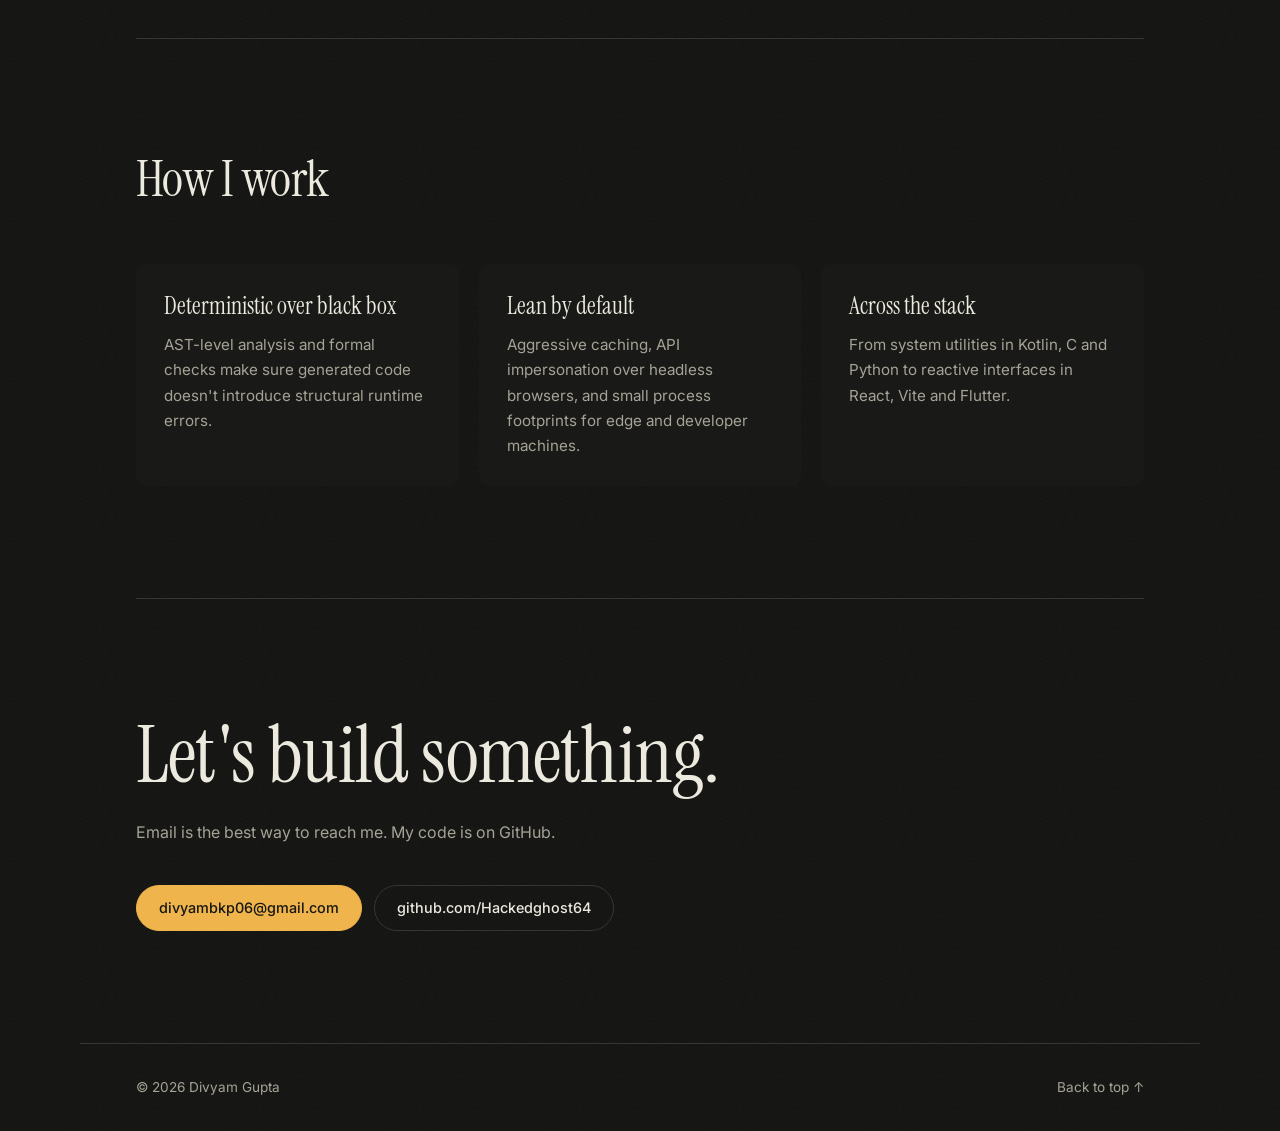
==== commit db6c16ca: "Add email contact" ====
--- a/index.html
+++ b/index.html
@@ -130,8 +130,11 @@
 
         <section id="contact" class="section contact" aria-labelledby="contact-h">
             <h2 id="contact-h">Let's build something.</h2>
-            <p>The best way to reach me and see my code is GitHub.</p>
-            <a class="btn primary" href="https://github.com/Hackedghost64" target="_blank" rel="noopener">github.com/Hackedghost64</a>
+            <p>Email is the best way to reach me. My code is on GitHub.</p>
+            <div class="actions">
+                <a class="btn primary" href="mailto:divyambkp06@gmail.com">divyambkp06@gmail.com</a>
+                <a class="btn" href="https://github.com/Hackedghost64" target="_blank" rel="noopener">github.com/Hackedghost64</a>
+            </div>
         </section>
     </main>
 
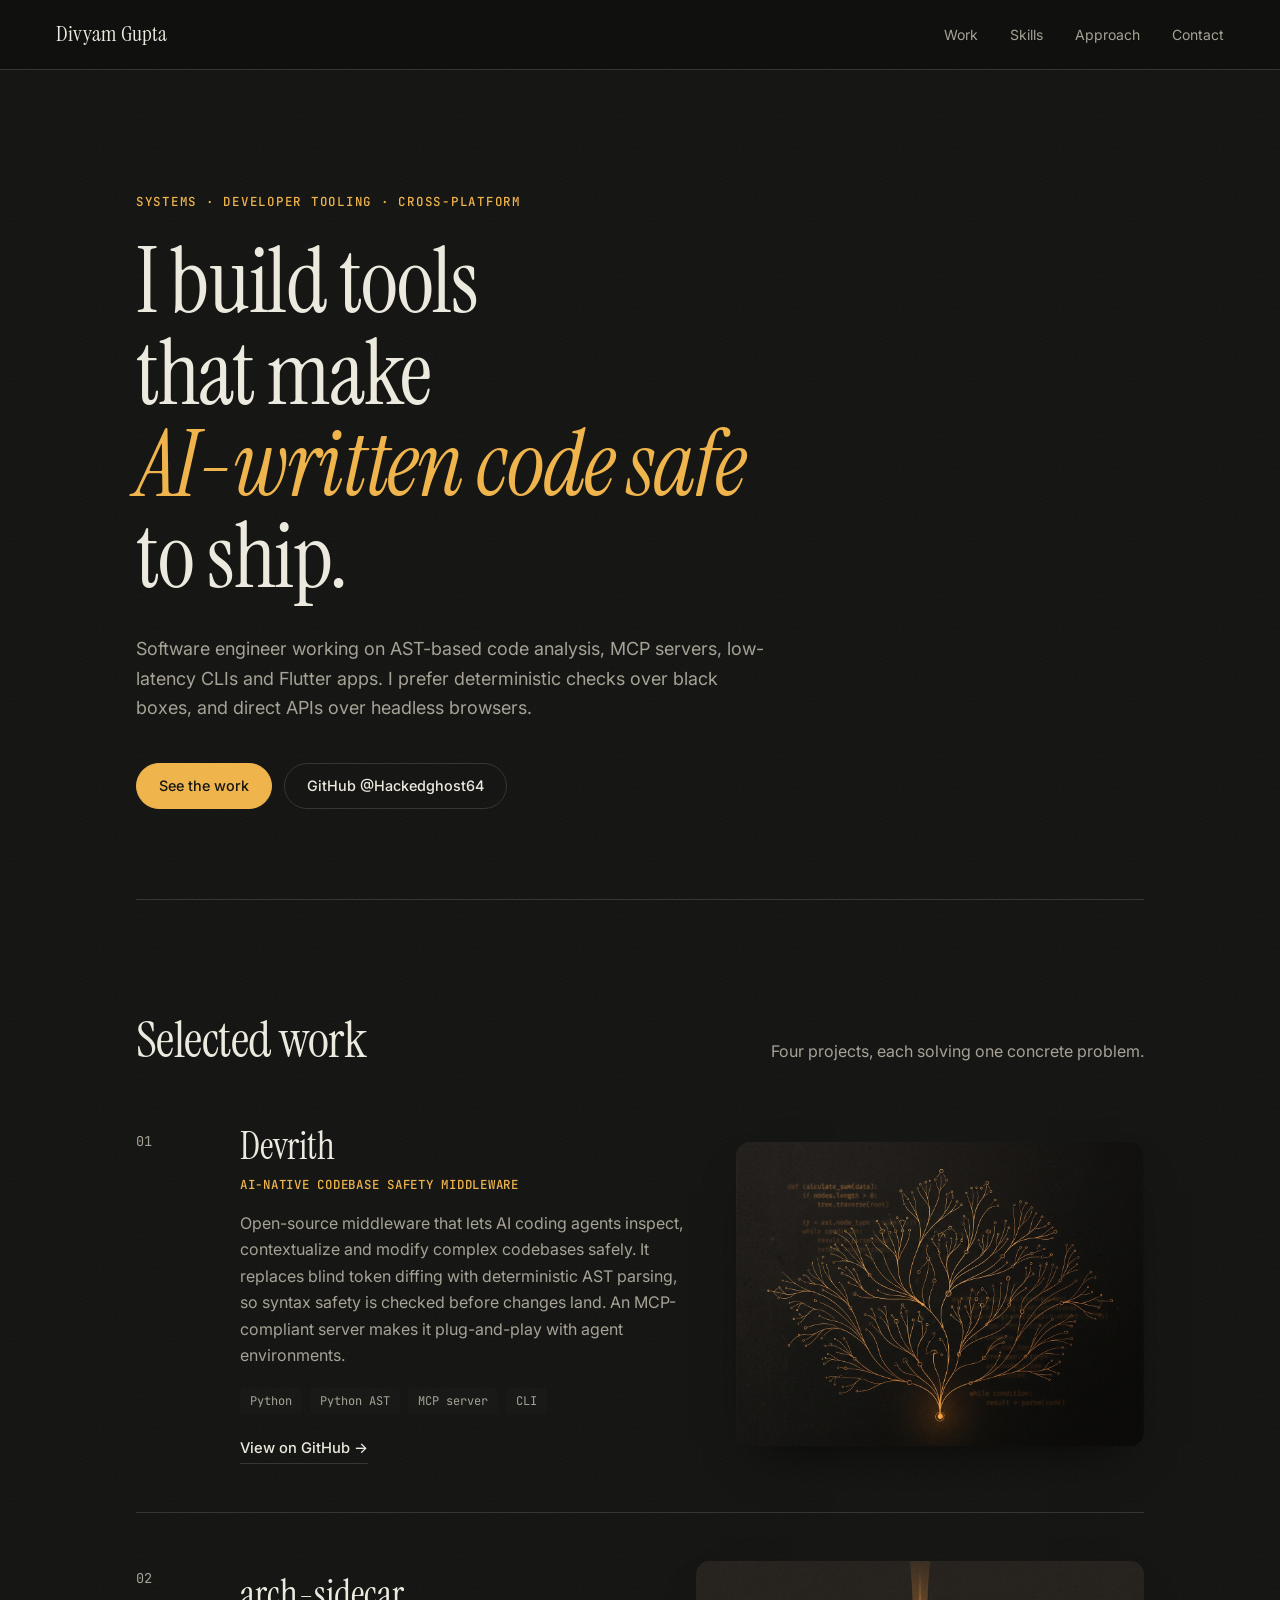
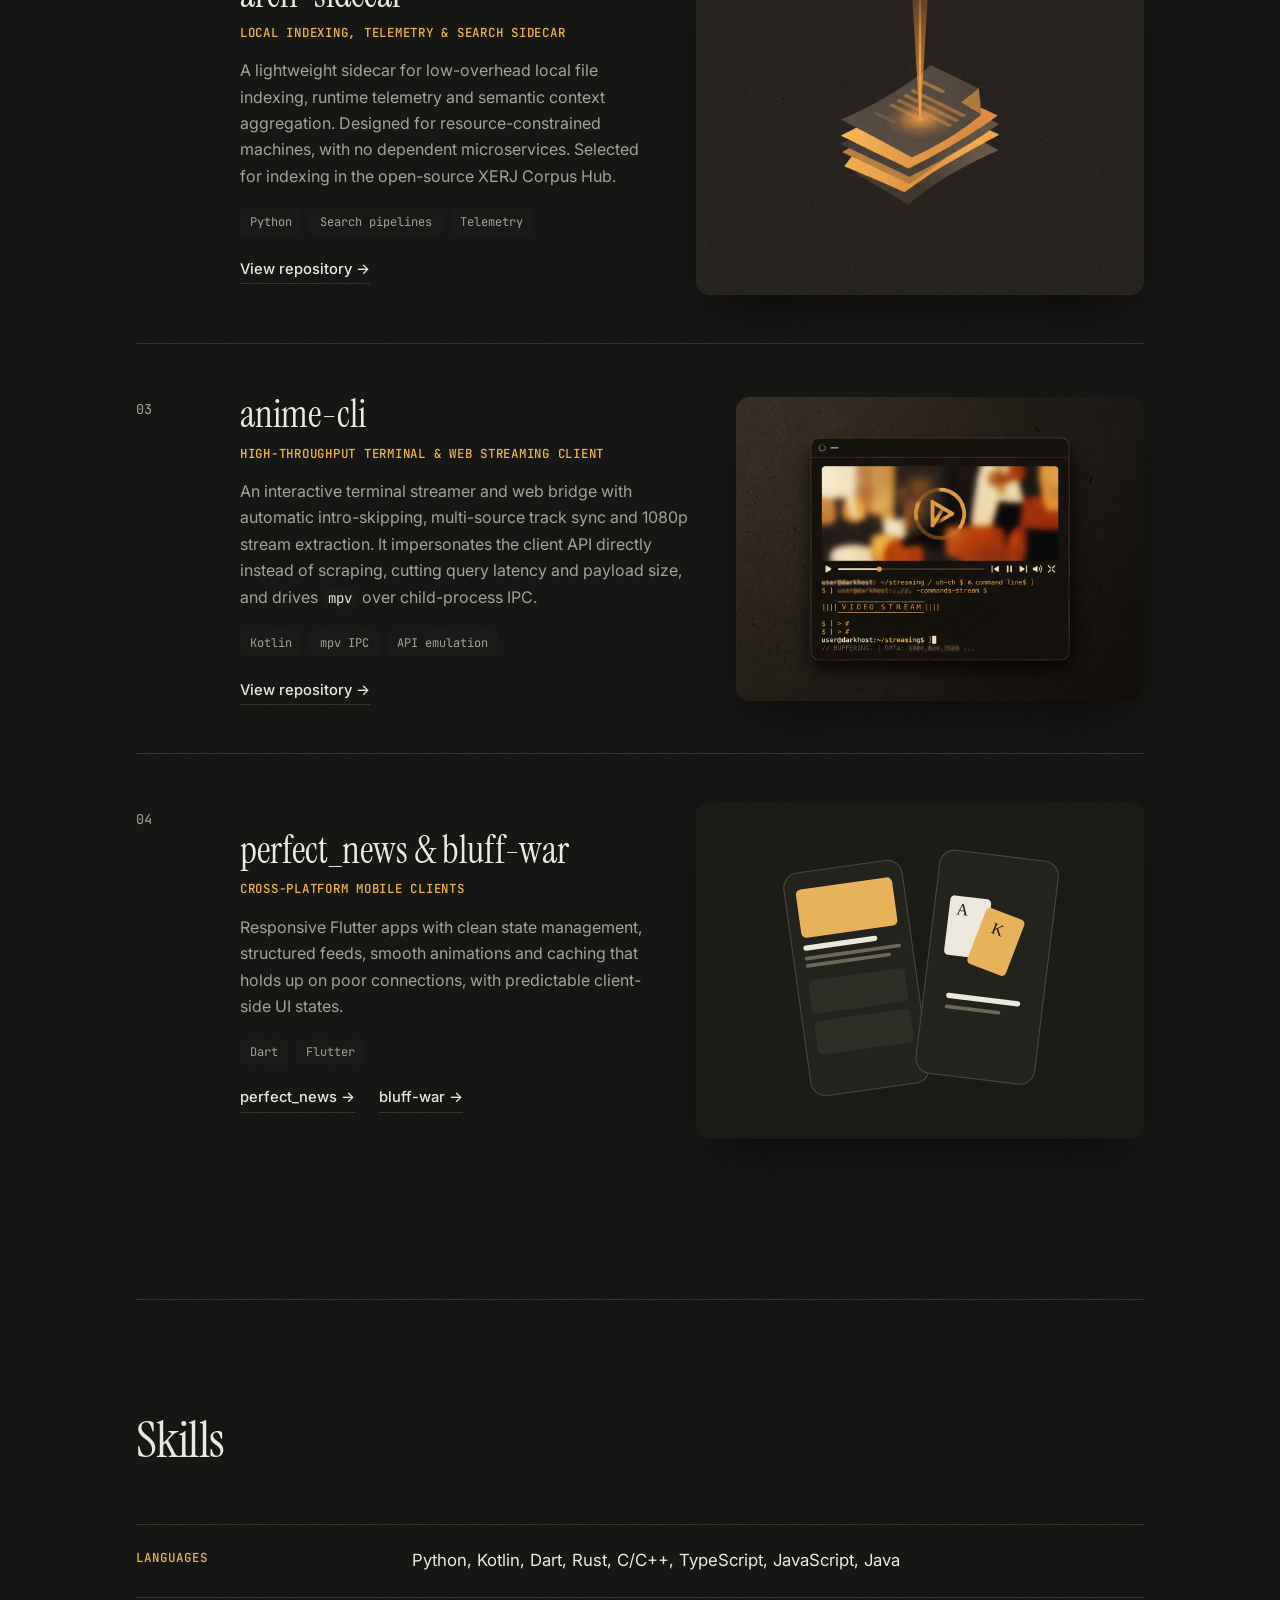
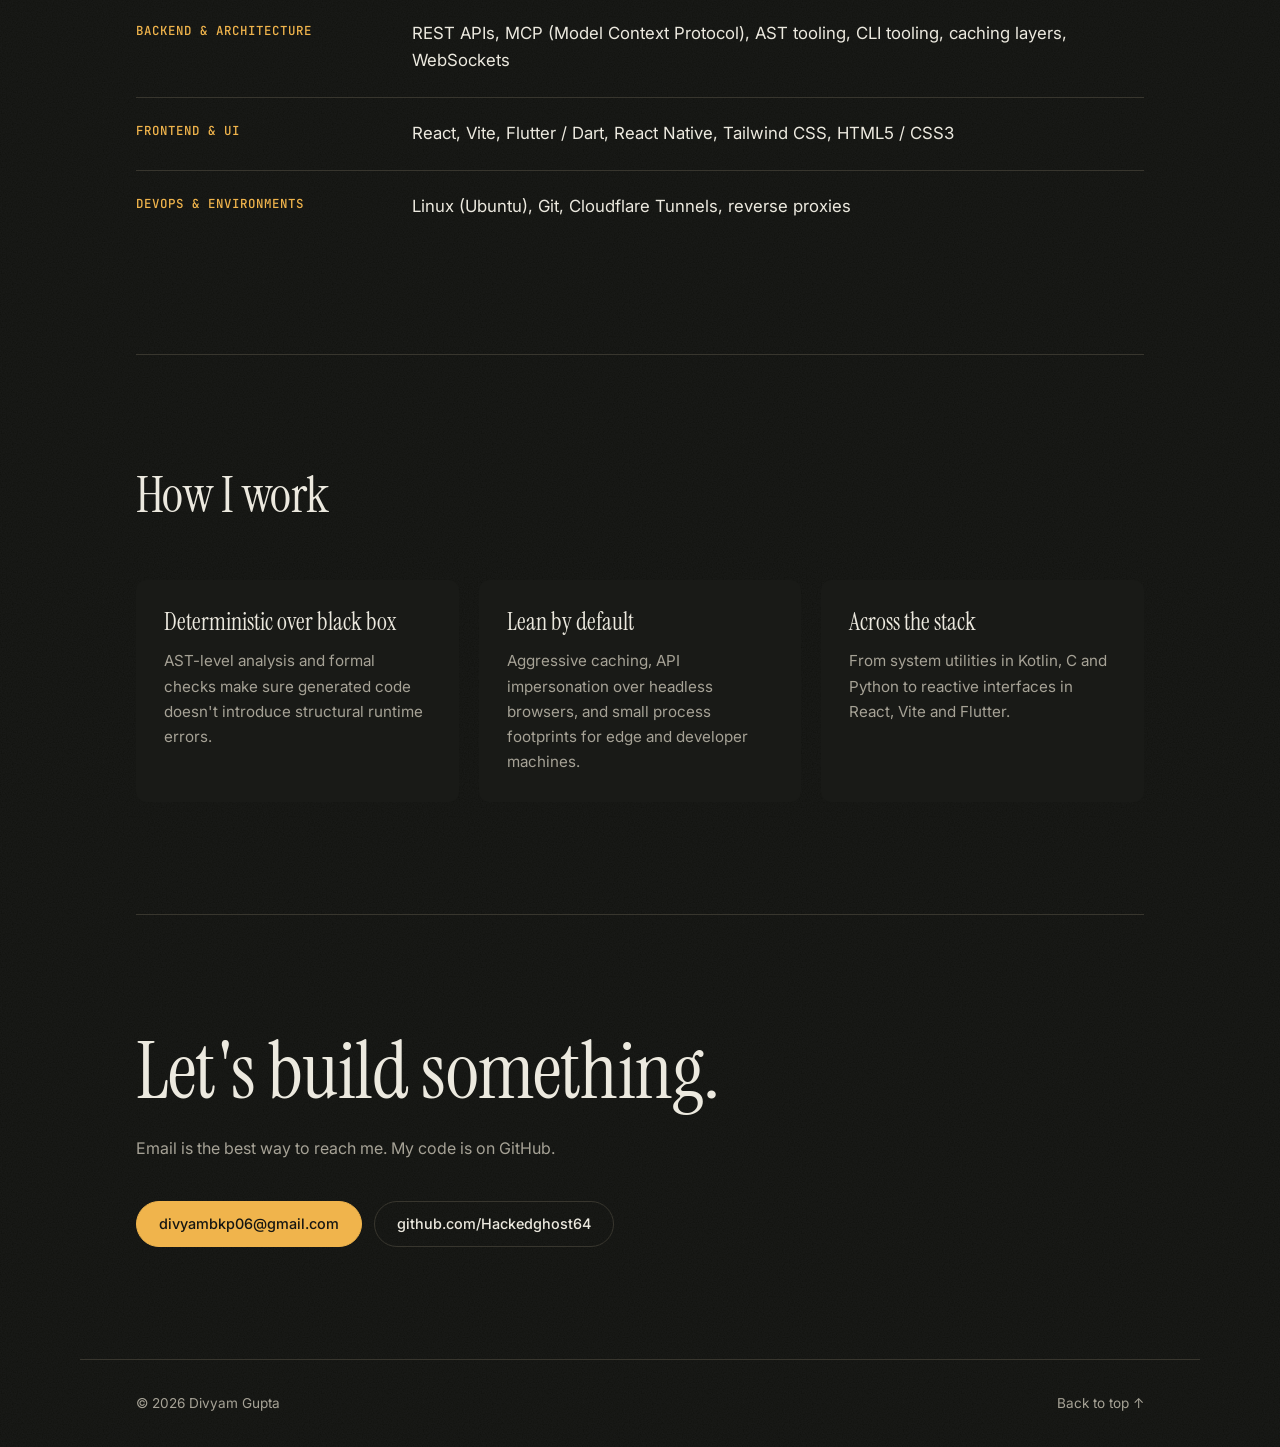
==== commit 8ead7efc: "Add project artwork and image-led project layout" ====
--- a/index.html
+++ b/index.html
@@ -11,6 +11,8 @@
     <meta property="og:description" content="AST-based code safety for AI agents, MCP servers, CLIs and cross-platform apps.">
     <meta property="og:type" content="website">
     <meta property="og:url" content="https://hackedghost64.github.io/portfoilio/">
+    <meta property="og:image" content="https://hackedghost64.github.io/portfoilio/assets/devrith.jpg">
+    <meta name="twitter:card" content="summary_large_image">
     <meta name="theme-color" content="#0f100d">
 
     <link rel="preconnect" href="https://fonts.googleapis.com">
@@ -59,6 +61,7 @@
                         <ul class="tags"><li>Python</li><li>Python AST</li><li>MCP server</li><li>CLI</li></ul>
                         <a class="more" href="https://github.com/Hackedghost64" target="_blank" rel="noopener">View on GitHub →</a>
                     </div>
+                    <figure class="shot"><img src="assets/devrith.jpg" alt="Abstract amber syntax tree on a dark background" width="1200" height="900" loading="lazy"></figure>
                 </li>
                 <li class="project reveal">
                     <span class="num">02</span>
@@ -69,6 +72,7 @@
                         <ul class="tags"><li>Python</li><li>Search pipelines</li><li>Telemetry</li></ul>
                         <a class="more" href="https://github.com/Hackedghost64/arch-sidecar" target="_blank" rel="noopener">View repository →</a>
                     </div>
+                    <figure class="shot"><img src="assets/arch-sidecar.jpg" alt="Stack of documents indexed by a beam of light" width="1200" height="900" loading="lazy"></figure>
                 </li>
                 <li class="project reveal">
                     <span class="num">03</span>
@@ -79,6 +83,7 @@
                         <ul class="tags"><li>Kotlin</li><li>mpv IPC</li><li>API emulation</li></ul>
                         <a class="more" href="https://github.com/Hackedghost64/anime-cli" target="_blank" rel="noopener">View repository →</a>
                     </div>
+                    <figure class="shot"><img src="assets/anime-cli.jpg" alt="Terminal window with a video player" width="1200" height="900" loading="lazy"></figure>
                 </li>
                 <li class="project reveal">
                     <span class="num">04</span>
@@ -92,6 +97,7 @@
                             <a class="more" href="https://github.com/Hackedghost64/bluff-war" target="_blank" rel="noopener">bluff-war →</a>
                         </span>
                     </div>
+                    <figure class="shot"><img src="assets/mobile-apps.svg" alt="Two phone screens with a news feed and playing cards" width="1200" height="900" loading="lazy"></figure>
                 </li>
             </ol>
         </section>
--- a/css/style.css
+++ b/css/style.css
@@ -79,11 +79,17 @@
 /* Projects */
 .projects { list-style: none; }
 .project {
-    display: grid; grid-template-columns: 72px 1fr; gap: 12px;
-    padding: 36px 0; border-top: 1px solid var(--line);
+    display: grid; grid-template-columns: 56px minmax(0, 1.1fr) minmax(0, 1fr); gap: 12px clamp(20px, 4vw, 48px);
+    align-items: center;
+    padding: 48px 0; border-top: 1px solid var(--line);
 }
 .project:first-child { border-top: 0; padding-top: 0; }
-.num { font: 400 .85rem/2.6 var(--mono); color: var(--muted); }
+.project:nth-child(even) { grid-template-columns: 56px minmax(0, 1fr) minmax(0, 1.1fr); }
+.project:nth-child(even) .shot { order: 2; }
+.shot { overflow: hidden; border-radius: 14px; background: var(--surface); box-shadow: 0 24px 48px -24px hsl(0 0% 0% / .7); }
+.shot img { display: block; width: 100%; height: auto; transition: transform .8s cubic-bezier(.16,1,.3,1); }
+.project:hover .shot img { transform: scale(1.04); }
+.num { align-self: start; font: 400 .85rem/2.6 var(--mono); color: var(--muted); }
 .project h3 { font: 400 clamp(1.7rem, 3.4vw, 2.4rem)/1.15 var(--serif); }
 .kicker { font: 500 .78rem/1.4 var(--mono); letter-spacing: .06em; text-transform: uppercase; color: var(--accent); margin: 8px 0 16px; }
 .project .body > p:not(.kicker) { max-width: 66ch; color: var(--muted); }
@@ -123,7 +129,9 @@
 .js .reveal.in { opacity: 1; transform: none; }
 
 @media (max-width: 640px) {
-    .project { grid-template-columns: 1fr; }
+    .project, .project:nth-child(even) { grid-template-columns: 1fr; }
+    .project:nth-child(even) .shot { order: 0; }
+    .shot { order: -1; }
     .num { line-height: 1; }
     .skills > div { grid-template-columns: 1fr; gap: 4px; }
     .site-header nav a:nth-child(2) { display: none; }
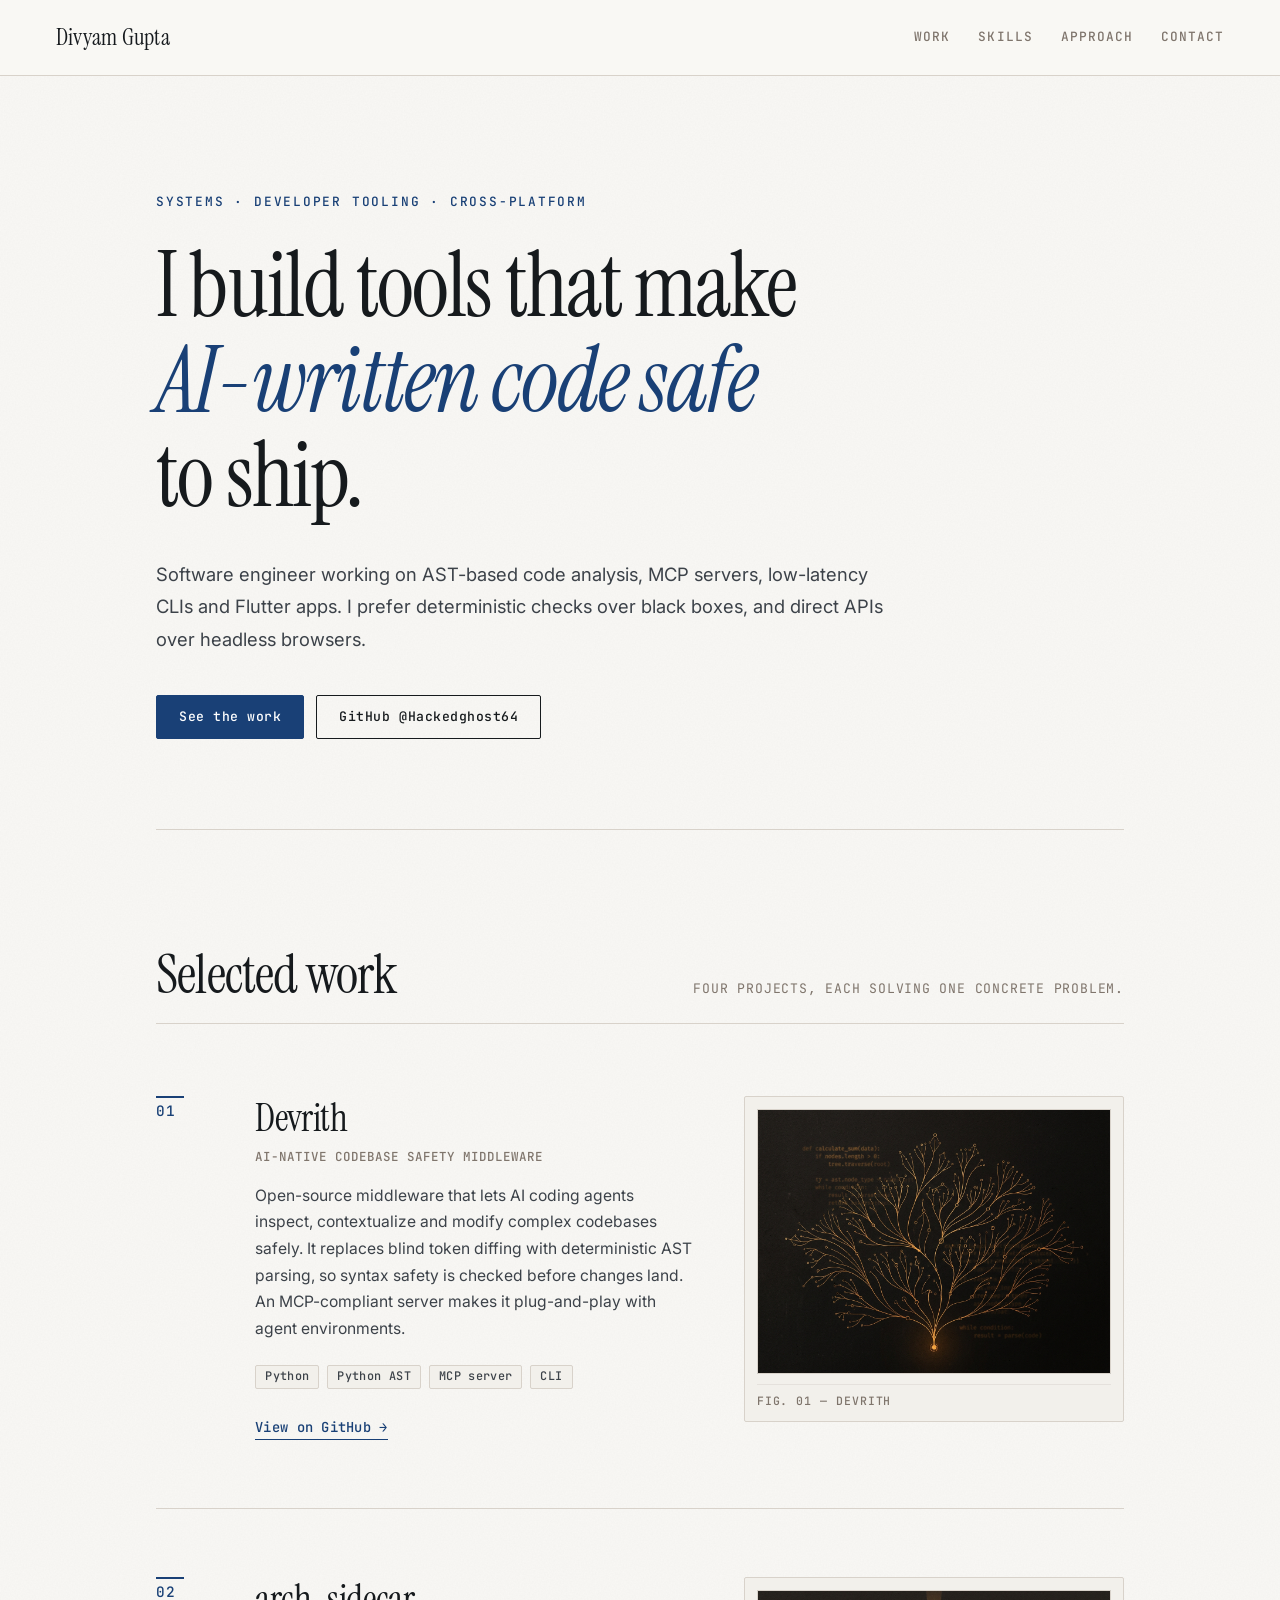
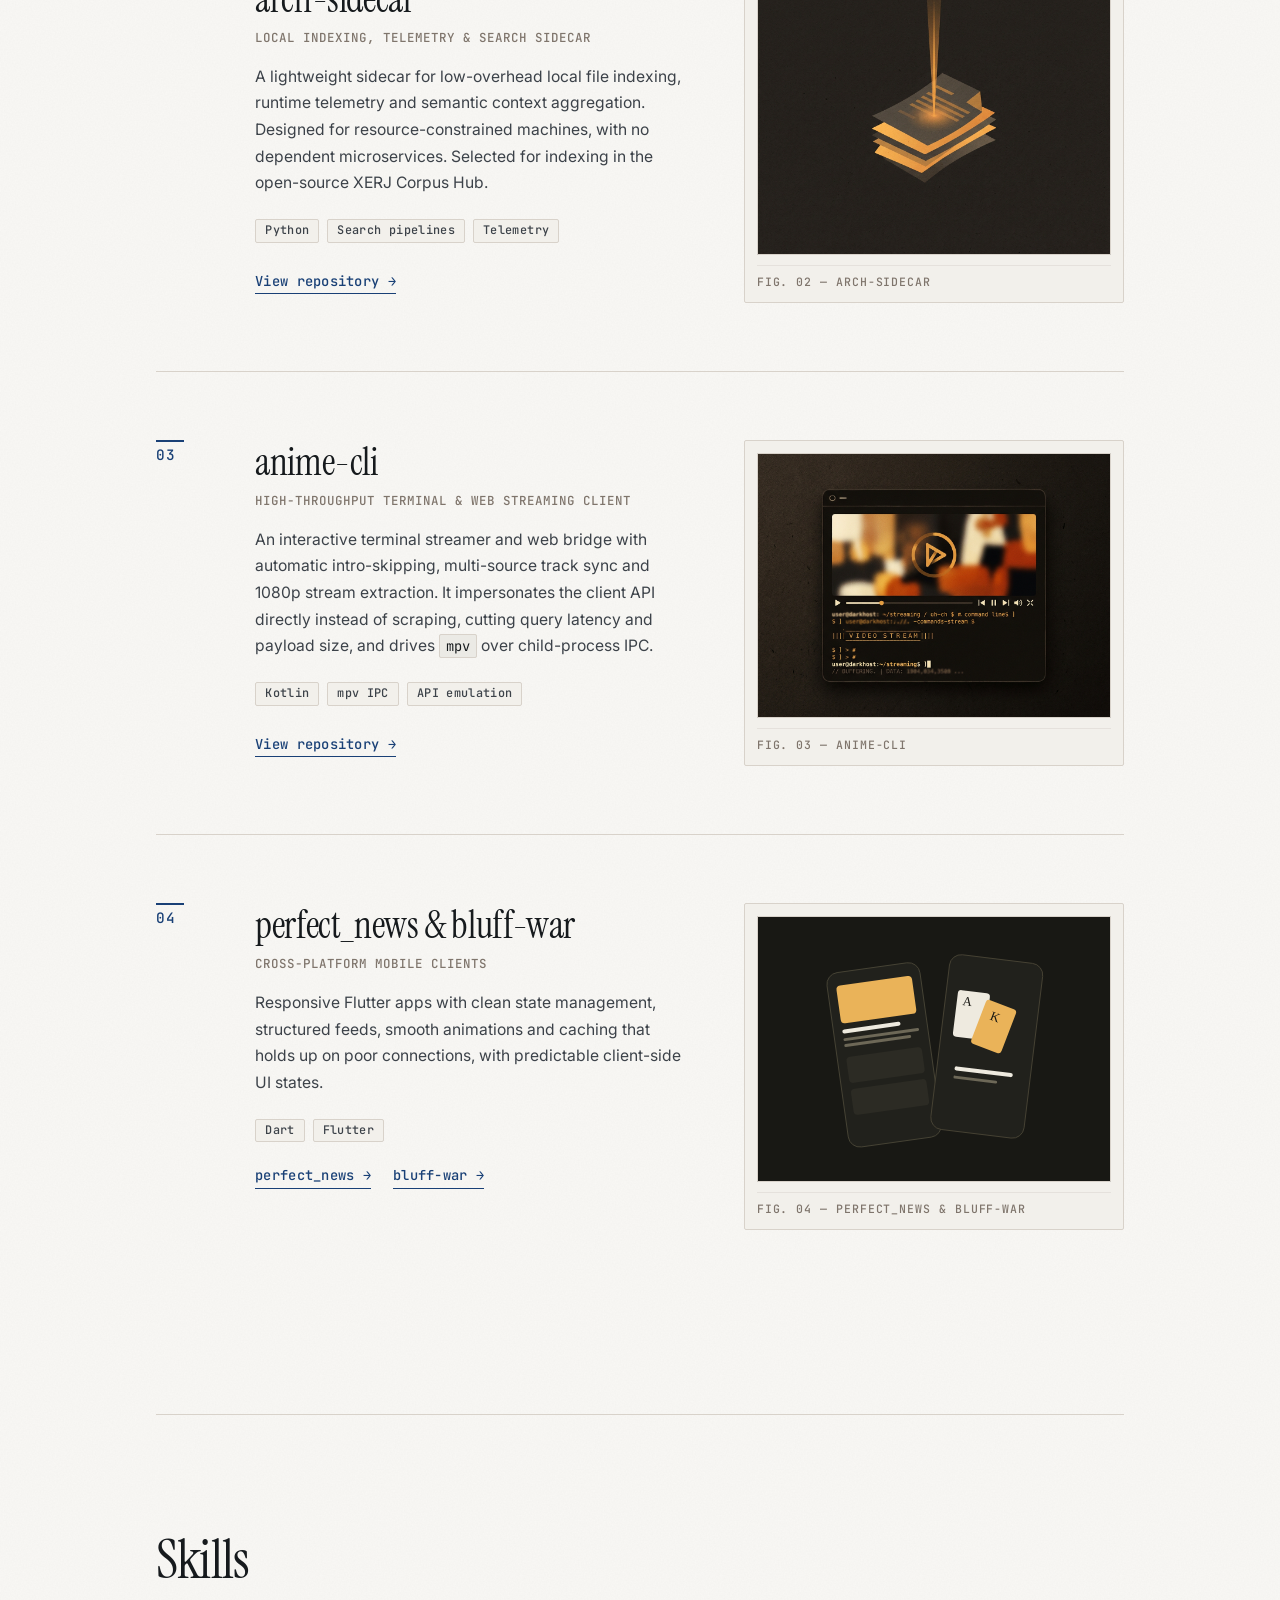
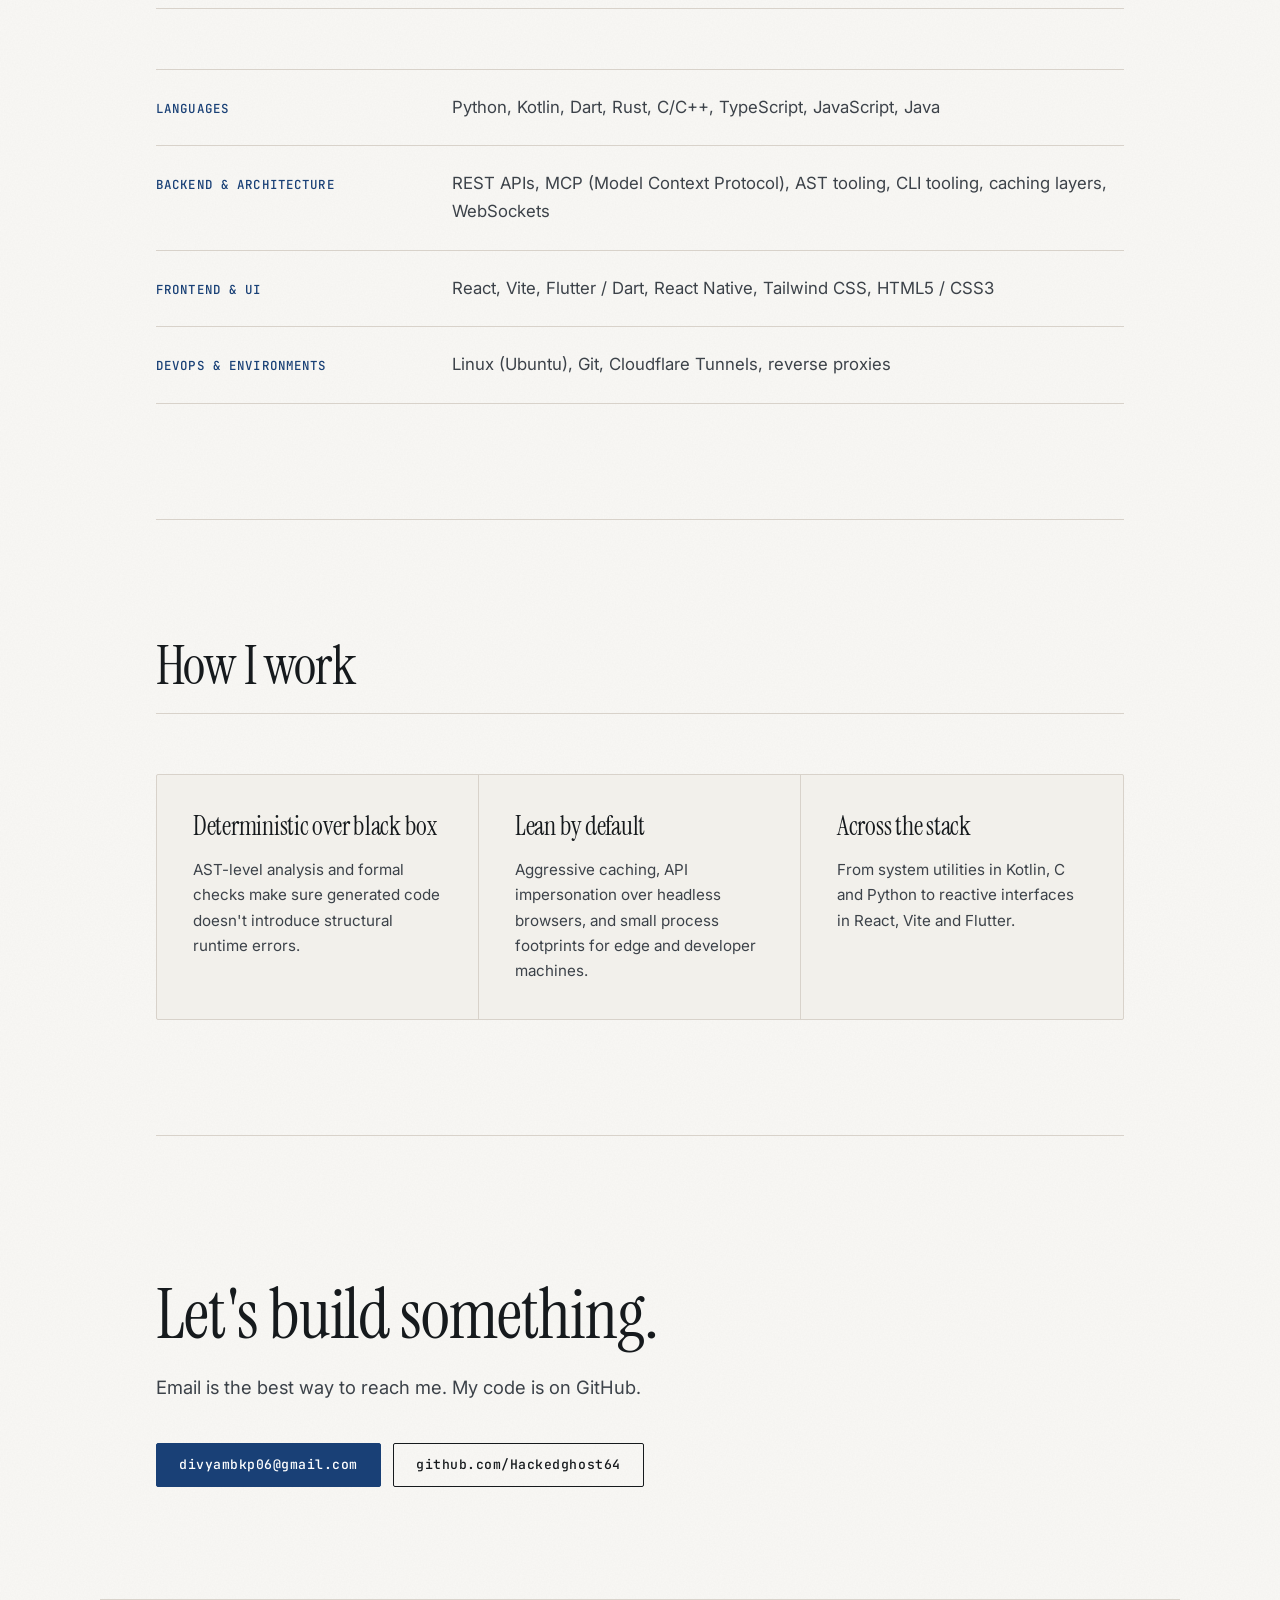
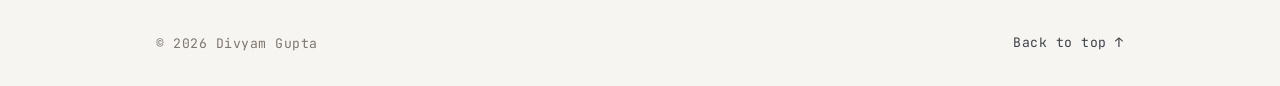
==== commit 0204ad70: "Editorial light redesign" ====
--- a/index.html
+++ b/index.html
@@ -13,7 +13,7 @@
     <meta property="og:url" content="https://hackedghost64.github.io/portfoilio/">
     <meta property="og:image" content="https://hackedghost64.github.io/portfoilio/assets/devrith.jpg">
     <meta name="twitter:card" content="summary_large_image">
-    <meta name="theme-color" content="#0f100d">
+    <meta name="theme-color" content="#faf8f5">
 
     <link rel="preconnect" href="https://fonts.googleapis.com">
     <link rel="preconnect" href="https://fonts.gstatic.com" crossorigin>
@@ -61,7 +61,12 @@
                         <ul class="tags"><li>Python</li><li>Python AST</li><li>MCP server</li><li>CLI</li></ul>
                         <a class="more" href="https://github.com/Hackedghost64" target="_blank" rel="noopener">View on GitHub →</a>
                     </div>
-                    <figure class="shot"><img src="assets/devrith.jpg" alt="Abstract amber syntax tree on a dark background" width="1200" height="900" loading="lazy"></figure>
+                    <figure class="shot">
+                        <div class="figure-mat">
+                            <img src="assets/devrith.jpg" alt="Abstract amber syntax tree on a dark background" width="1200" height="900" loading="lazy">
+                        </div>
+                        <figcaption class="fig-caption">Fig. 01 — Devrith</figcaption>
+                    </figure>
                 </li>
                 <li class="project reveal">
                     <span class="num">02</span>
@@ -72,7 +77,12 @@
                         <ul class="tags"><li>Python</li><li>Search pipelines</li><li>Telemetry</li></ul>
                         <a class="more" href="https://github.com/Hackedghost64/arch-sidecar" target="_blank" rel="noopener">View repository →</a>
                     </div>
-                    <figure class="shot"><img src="assets/arch-sidecar.jpg" alt="Stack of documents indexed by a beam of light" width="1200" height="900" loading="lazy"></figure>
+                    <figure class="shot">
+                        <div class="figure-mat">
+                            <img src="assets/arch-sidecar.jpg" alt="Stack of documents indexed by a beam of light" width="1200" height="900" loading="lazy">
+                        </div>
+                        <figcaption class="fig-caption">Fig. 02 — arch-sidecar</figcaption>
+                    </figure>
                 </li>
                 <li class="project reveal">
                     <span class="num">03</span>
@@ -83,7 +93,12 @@
                         <ul class="tags"><li>Kotlin</li><li>mpv IPC</li><li>API emulation</li></ul>
                         <a class="more" href="https://github.com/Hackedghost64/anime-cli" target="_blank" rel="noopener">View repository →</a>
                     </div>
-                    <figure class="shot"><img src="assets/anime-cli.jpg" alt="Terminal window with a video player" width="1200" height="900" loading="lazy"></figure>
+                    <figure class="shot">
+                        <div class="figure-mat">
+                            <img src="assets/anime-cli.jpg" alt="Terminal window with a video player" width="1200" height="900" loading="lazy">
+                        </div>
+                        <figcaption class="fig-caption">Fig. 03 — anime-cli</figcaption>
+                    </figure>
                 </li>
                 <li class="project reveal">
                     <span class="num">04</span>
@@ -97,7 +112,12 @@
                             <a class="more" href="https://github.com/Hackedghost64/bluff-war" target="_blank" rel="noopener">bluff-war →</a>
                         </span>
                     </div>
-                    <figure class="shot"><img src="assets/mobile-apps.svg" alt="Two phone screens with a news feed and playing cards" width="1200" height="900" loading="lazy"></figure>
+                    <figure class="shot">
+                        <div class="figure-mat">
+                            <img src="assets/mobile-apps.svg" alt="Two phone screens with a news feed and playing cards" width="1200" height="900" loading="lazy">
+                        </div>
+                        <figcaption class="fig-caption">Fig. 04 — perfect_news &amp; bluff-war</figcaption>
+                    </figure>
                 </li>
             </ol>
         </section>
--- a/css/style.css
+++ b/css/style.css
@@ -1,144 +1,560 @@
 :root {
-    --bg: hsl(75 8% 6%);
-    --surface: hsl(75 6% 9.5%);
-    --ink: hsl(45 25% 90%);
-    --muted: hsl(45 8% 62%);
-    --line: hsl(45 10% 20%);
-    --accent: hsl(38 85% 62%);
-    --on-accent: hsl(75 10% 8%);
-    --serif: 'Instrument Serif', Georgia, serif;
-    --sans: 'Inter', system-ui, sans-serif;
-    --mono: 'JetBrains Mono', ui-monospace, monospace;
-    --max: 1120px;
+    --bg: hsl(45 25% 97%);
+    --surface: hsl(45 20% 93.5%);
+    --surface-tint: hsl(45 15% 90%);
+    --ink: hsl(210 15% 10%);
+    --ink-dim: hsl(210 10% 26%);
+    --muted: hsl(30 8% 46%);
+    --line: hsl(35 15% 82%);
+    --line-light: hsl(35 15% 88%);
+    --accent: hsl(215 65% 28%);
+    --accent-hover: hsl(215 75% 20%);
+    --code-bg: hsl(45 15% 91%);
+    --serif: 'Instrument Serif', Georgia, 'Times New Roman', serif;
+    --sans: 'Inter', -apple-system, BlinkMacSystemFont, 'Segoe UI', system-ui, sans-serif;
+    --mono: 'JetBrains Mono', ui-monospace, SFMono-Regular, Menlo, Monaco, Consolas, monospace;
+    --max: 1080px;
     --pad: clamp(20px, 5vw, 56px);
 }
 
-*, *::before, *::after { box-sizing: border-box; margin: 0; padding: 0; }
-html { scroll-behavior: smooth; scroll-padding-top: 72px; }
+*, *::before, *::after {
+    box-sizing: border-box;
+    margin: 0;
+    padding: 0;
+}
+
+html {
+    scroll-behavior: smooth;
+    scroll-padding-top: 76px;
+    background-color: var(--bg);
+}
 
 body {
-    background: var(--bg);
-    color: var(--ink);
-    font: 400 1rem/1.65 var(--sans);
+    background-color: var(--bg);
+    color: var(--ink);
+    font: 400 1rem/1.7 var(--sans);
     -webkit-font-smoothing: antialiased;
-    /* subtle paper grain for depth */
-    background-image: url("data:image/svg+xml,%3Csvg xmlns='http://www.w3.org/2000/svg' width='160' height='160'%3E%3Cfilter id='n'%3E%3CfeTurbulence type='fractalNoise' baseFrequency='.8' numOctaves='2' stitchTiles='stitch'/%3E%3CfeColorMatrix values='0 0 0 0 1 0 0 0 0 1 0 0 0 0 1 0 0 0 .05 0'/%3E%3C/filter%3E%3Crect width='100%25' height='100%25' filter='url(%23n)'/%3E%3C/svg%3E");
-}
-
-a { color: inherit; }
-:focus-visible { outline: 2px solid var(--accent); outline-offset: 3px; }
-
-.skip { position: absolute; left: -999px; top: 8px; background: var(--accent); color: var(--on-accent); padding: 8px 14px; z-index: 100; }
-.skip:focus { left: 8px; }
+    -moz-osx-font-smoothing: grayscale;
+    /* faint laid paper fiber texture */
+    background-image: url("data:image/svg+xml,%3Csvg xmlns='http://www.w3.org/2000/svg' width='200' height='200'%3E%3Cfilter id='paper'%3E%3CfeTurbulence type='fractalNoise' baseFrequency='0.65' numOctaves='3' stitchTiles='stitch'/%3E%3CfeColorMatrix values='0 0 0 0 0 0 0 0 0 0 0 0 0 0 0 0 0 0 0.022 0'/%3E%3C/filter%3E%3Crect width='100%25' height='100%25' filter='url(%23paper)'/%3E%3C/svg%3E");
+}
+
+a {
+    color: inherit;
+}
+
+:focus-visible {
+    outline: 2px solid var(--accent);
+    outline-offset: 3px;
+}
+
+.skip {
+    position: absolute;
+    left: -999px;
+    top: 8px;
+    background: var(--accent);
+    color: #ffffff;
+    font-family: var(--mono);
+    font-size: 0.82rem;
+    font-weight: 500;
+    letter-spacing: 0.04em;
+    padding: 10px 16px;
+    border-radius: 2px;
+    z-index: 100;
+    text-decoration: none;
+}
+
+.skip:focus {
+    left: 12px;
+}
 
 /* Header */
 .site-header {
-    position: sticky; top: 0; z-index: 50;
-    display: flex; justify-content: space-between; align-items: center; gap: 16px;
-    padding: 16px var(--pad);
-    background: hsl(75 8% 6% / .85);
+    position: sticky;
+    top: 0;
+    z-index: 50;
+    display: flex;
+    justify-content: space-between;
+    align-items: center;
+    gap: 16px;
+    padding: 18px var(--pad);
+    background: hsl(45 25% 97% / 0.92);
     backdrop-filter: blur(10px);
+    -webkit-backdrop-filter: blur(10px);
     border-bottom: 1px solid var(--line);
 }
-.brand { font-family: var(--serif); font-size: 1.4rem; text-decoration: none; letter-spacing: .01em; }
-.site-header nav { display: flex; gap: clamp(14px, 3vw, 32px); }
-.site-header nav a { font-size: .875rem; color: var(--muted); text-decoration: none; transition: color .2s; }
-.site-header nav a:hover { color: var(--ink); }
-
-main { max-width: var(--max); margin: 0 auto; padding: 0 var(--pad); }
+
+.brand {
+    font-family: var(--serif);
+    font-size: 1.45rem;
+    font-weight: 400;
+    color: var(--ink);
+    text-decoration: none;
+    letter-spacing: 0.01em;
+    transition: color 0.15s ease;
+}
+
+.brand:hover {
+    color: var(--accent);
+}
+
+.site-header nav {
+    display: flex;
+    gap: clamp(14px, 3vw, 28px);
+}
+
+.site-header nav a {
+    font: 500 0.8rem/1 var(--mono);
+    letter-spacing: 0.08em;
+    text-transform: uppercase;
+    color: var(--muted);
+    text-decoration: none;
+    transition: color 0.15s ease;
+}
+
+.site-header nav a:hover {
+    color: var(--ink);
+}
+
+main {
+    max-width: var(--max);
+    margin: 0 auto;
+    padding: 0 var(--pad);
+}
 
 /* Hero */
-.hero { padding: clamp(72px, 14vh, 160px) 0 clamp(64px, 10vh, 120px); }
-.eyebrow { font: 500 .78rem/1 var(--mono); letter-spacing: .14em; text-transform: uppercase; color: var(--accent); margin-bottom: 28px; }
+.hero {
+    padding: clamp(72px, 13vh, 150px) 0 clamp(64px, 10vh, 112px);
+}
+
+.eyebrow {
+    font: 500 0.8rem/1.4 var(--mono);
+    letter-spacing: 0.14em;
+    text-transform: uppercase;
+    color: var(--accent);
+    margin-bottom: 28px;
+}
+
 h1 {
-    font: 400 clamp(2.5rem, 7.2vw, 5.6rem)/1.02 var(--serif);
-    letter-spacing: -.015em;
-    max-width: 15ch;
+    font: 400 clamp(2.75rem, 7.2vw, 5.6rem)/1.06 var(--serif);
+    letter-spacing: -0.02em;
+    max-width: 16ch;
     text-wrap: balance;
-}
-h1 em { font-style: italic; color: var(--accent); }
-.lede { max-width: 58ch; margin-top: 32px; font-size: 1.125rem; color: var(--muted); }
-.actions { display: flex; flex-wrap: wrap; gap: 12px; margin-top: 40px; }
+    color: var(--ink);
+}
+
+h1 em {
+    font-style: italic;
+    font-weight: 400;
+    color: var(--accent);
+}
+
+.lede {
+    max-width: 62ch;
+    margin-top: 34px;
+    font-size: 1.15rem;
+    line-height: 1.75;
+    color: var(--ink-dim);
+}
+
+.actions {
+    display: flex;
+    flex-wrap: wrap;
+    gap: 12px;
+    margin-top: 40px;
+}
 
 .btn {
-    display: inline-flex; align-items: center; min-height: 46px; padding: 0 22px;
-    border: 1px solid var(--line); border-radius: 999px;
-    font-weight: 500; font-size: .9rem; text-decoration: none;
-    transition: background .2s, color .2s, transform .2s;
-}
-.btn:hover { background: var(--ink); color: var(--bg); transform: translateY(-2px); }
-.btn.primary { background: var(--accent); color: var(--on-accent); border-color: var(--accent); }
-.btn.primary:hover { background: var(--ink); border-color: var(--ink); }
+    display: inline-flex;
+    align-items: center;
+    justify-content: center;
+    min-height: 44px;
+    padding: 0 22px;
+    border: 1px solid var(--ink);
+    border-radius: 2px;
+    font-family: var(--mono);
+    font-size: 0.82rem;
+    font-weight: 500;
+    letter-spacing: 0.04em;
+    text-decoration: none;
+    color: var(--ink);
+    background: transparent;
+    transition: background-color 0.18s ease, color 0.18s ease, border-color 0.18s ease;
+}
+
+.btn:hover {
+    background: var(--ink);
+    color: var(--bg);
+}
+
+.btn.primary {
+    background: var(--accent);
+    color: #ffffff;
+    border-color: var(--accent);
+}
+
+.btn.primary:hover {
+    background: var(--accent-hover);
+    border-color: var(--accent-hover);
+    color: #ffffff;
+}
 
 /* Sections */
-.section { padding: clamp(56px, 9vw, 112px) 0; border-top: 1px solid var(--line); }
-.section-head { display: flex; flex-wrap: wrap; justify-content: space-between; align-items: baseline; gap: 12px; margin-bottom: clamp(32px, 5vw, 56px); }
-h2 { font: 400 clamp(2rem, 4.5vw, 3.2rem)/1.1 var(--serif); letter-spacing: -.01em; }
-.section-head p { color: var(--muted); }
+.section {
+    padding: clamp(64px, 9vw, 120px) 0;
+    border-top: 1px solid var(--line);
+}
+
+.section-head {
+    display: flex;
+    flex-wrap: wrap;
+    justify-content: space-between;
+    align-items: baseline;
+    gap: 14px;
+    margin-bottom: clamp(36px, 5vw, 60px);
+    border-bottom: 1px solid var(--line);
+    padding-bottom: 18px;
+}
+
+h2 {
+    font: 400 clamp(2.2rem, 4.6vw, 3.4rem)/1.1 var(--serif);
+    letter-spacing: -0.015em;
+    color: var(--ink);
+}
+
+.section-head p {
+    font: 400 0.82rem/1.4 var(--mono);
+    letter-spacing: 0.06em;
+    text-transform: uppercase;
+    color: var(--muted);
+}
 
 /* Projects */
-.projects { list-style: none; }
+.projects {
+    list-style: none;
+}
+
 .project {
-    display: grid; grid-template-columns: 56px minmax(0, 1.1fr) minmax(0, 1fr); gap: 12px clamp(20px, 4vw, 48px);
+    display: grid;
+    grid-template-columns: 48px minmax(0, 1.15fr) minmax(0, 1fr);
+    gap: 24px clamp(24px, 4vw, 56px);
+    align-items: start;
+    padding: clamp(48px, 6vw, 68px) 0;
+    border-top: 1px solid var(--line);
+}
+
+.project:first-child {
+    border-top: 0;
+    padding-top: 12px;
+}
+
+.num {
+    font: 500 0.9rem/1.2 var(--mono);
+    color: var(--accent);
+    letter-spacing: 0.08em;
+    padding-top: 4px;
+    border-top: 2px solid var(--accent);
+    display: inline-block;
+    width: 28px;
+}
+
+.project h3 {
+    font: 400 clamp(1.85rem, 3.2vw, 2.4rem)/1.15 var(--serif);
+    color: var(--ink);
+    letter-spacing: -0.01em;
+}
+
+.kicker {
+    font: 500 0.78rem/1.5 var(--mono);
+    letter-spacing: 0.08em;
+    text-transform: uppercase;
+    color: var(--muted);
+    margin: 8px 0 16px;
+}
+
+.project .body > p:not(.kicker) {
+    max-width: 62ch;
+    color: var(--ink-dim);
+    line-height: 1.7;
+    font-size: 0.98rem;
+}
+
+code {
+    font-family: var(--mono);
+    font-size: 0.88em;
+    color: var(--ink);
+    background: var(--code-bg);
+    padding: 2px 6px;
+    border-radius: 2px;
+    border: 1px solid var(--line);
+}
+
+.tags {
+    list-style: none;
+    display: flex;
+    flex-wrap: wrap;
+    gap: 6px 8px;
+    margin: 22px 0 24px;
+}
+
+.tags li {
+    font: 500 0.74rem/1 var(--mono);
+    letter-spacing: 0.03em;
+    padding: 5px 9px;
+    border: 1px solid var(--line);
+    border-radius: 2px;
+    background: var(--surface);
+    color: var(--ink-dim);
+}
+
+.more-row {
+    display: flex;
+    flex-wrap: wrap;
+    gap: 22px;
+}
+
+.more {
+    display: inline-flex;
     align-items: center;
-    padding: 48px 0; border-top: 1px solid var(--line);
-}
-.project:first-child { border-top: 0; padding-top: 0; }
-.project:nth-child(even) { grid-template-columns: 56px minmax(0, 1fr) minmax(0, 1.1fr); }
-.project:nth-child(even) .shot { order: 2; }
-.shot { overflow: hidden; border-radius: 14px; background: var(--surface); box-shadow: 0 24px 48px -24px hsl(0 0% 0% / .7); }
-.shot img { display: block; width: 100%; height: auto; transition: transform .8s cubic-bezier(.16,1,.3,1); }
-.project:hover .shot img { transform: scale(1.04); }
-.num { align-self: start; font: 400 .85rem/2.6 var(--mono); color: var(--muted); }
-.project h3 { font: 400 clamp(1.7rem, 3.4vw, 2.4rem)/1.15 var(--serif); }
-.kicker { font: 500 .78rem/1.4 var(--mono); letter-spacing: .06em; text-transform: uppercase; color: var(--accent); margin: 8px 0 16px; }
-.project .body > p:not(.kicker) { max-width: 66ch; color: var(--muted); }
-code { font-family: var(--mono); font-size: .88em; color: var(--ink); background: var(--surface); padding: 2px 6px; border-radius: 4px; }
-.tags { list-style: none; display: flex; flex-wrap: wrap; gap: 8px; margin: 20px 0; }
-.tags li { font: 400 .75rem/1 var(--mono); padding: 7px 10px; border-radius: 4px; background: var(--surface); color: var(--muted); }
-.more-row { display: flex; flex-wrap: wrap; gap: 24px; }
-.more { display: inline-block; font-weight: 500; font-size: .92rem; text-decoration: none; border-bottom: 1px solid var(--line); padding-bottom: 2px; transition: border-color .2s, color .2s; }
-.more:hover { color: var(--accent); border-color: var(--accent); }
+    gap: 4px;
+    font: 500 0.86rem/1.4 var(--mono);
+    letter-spacing: 0.02em;
+    color: var(--accent);
+    text-decoration: none;
+    border-bottom: 1px solid var(--accent);
+    padding-bottom: 2px;
+    transition: color 0.15s ease, border-color 0.15s ease;
+}
+
+.more:hover {
+    color: var(--accent-hover);
+    border-color: var(--accent-hover);
+}
+
+/* Framed Figures (Matted presentation for dark artwork) */
+.shot {
+    margin: 0;
+    background: var(--surface);
+    border: 1px solid var(--line);
+    border-radius: 2px;
+    padding: 12px;
+    box-shadow: none;
+    transition: border-color 0.18s ease;
+}
+
+.shot:hover {
+    border-color: var(--ink-dim);
+}
+
+.figure-mat {
+    background: #141512;
+    border: 1px solid var(--line);
+    border-radius: 1px;
+    overflow: hidden;
+    line-height: 0;
+}
+
+.figure-mat img {
+    display: block;
+    width: 100%;
+    height: auto;
+    object-fit: cover;
+    filter: contrast(1.02);
+}
+
+.fig-caption {
+    font: 500 0.72rem/1.4 var(--mono);
+    letter-spacing: 0.08em;
+    text-transform: uppercase;
+    color: var(--muted);
+    margin-top: 10px;
+    padding-top: 8px;
+    border-top: 1px solid var(--line-light);
+}
 
 /* Skills */
-.skills > div { display: grid; grid-template-columns: minmax(160px, 1fr) 3fr; gap: 12px 32px; padding: 22px 0; border-top: 1px solid var(--line); }
-.skills dt { font: 500 .78rem/1.8 var(--mono); letter-spacing: .08em; text-transform: uppercase; color: var(--accent); }
-.skills dd { font-size: 1.05rem; }
-
-/* Principles */
-.principles { display: grid; grid-template-columns: repeat(auto-fit, minmax(240px, 1fr)); gap: 20px; }
-.principles article { background: var(--surface); padding: 28px; border-radius: 10px; }
-.principles h3 { font: 400 1.5rem/1.2 var(--serif); margin-bottom: 12px; }
-.principles p { color: var(--muted); font-size: .95rem; }
+.skills {
+    display: flex;
+    flex-direction: column;
+}
+
+.skills > div {
+    display: grid;
+    grid-template-columns: minmax(180px, 260px) 1fr;
+    gap: 12px 36px;
+    align-items: baseline;
+    padding: 24px 0;
+    border-top: 1px solid var(--line);
+}
+
+.skills > div:last-child {
+    border-bottom: 1px solid var(--line);
+}
+
+.skills dt {
+    font: 500 0.78rem/1.6 var(--mono);
+    letter-spacing: 0.09em;
+    text-transform: uppercase;
+    color: var(--accent);
+}
+
+.skills dd {
+    font: 400 1.05rem/1.65 var(--sans);
+    color: var(--ink-dim);
+}
+
+/* Principles / Approach */
+.principles {
+    display: grid;
+    grid-template-columns: repeat(3, minmax(0, 1fr));
+    gap: 0;
+    border: 1px solid var(--line);
+    background: var(--surface);
+    border-radius: 2px;
+}
+
+.principles article {
+    padding: clamp(24px, 4vw, 36px);
+    border-right: 1px solid var(--line);
+    background: transparent;
+    display: flex;
+    flex-direction: column;
+}
+
+.principles article:last-child {
+    border-right: none;
+}
+
+.principles h3 {
+    font: 400 clamp(1.35rem, 2vw, 1.65rem)/1.25 var(--serif);
+    color: var(--ink);
+    margin-bottom: 14px;
+    letter-spacing: -0.01em;
+}
+
+.principles p {
+    font: 400 0.95rem/1.65 var(--sans);
+    color: var(--ink-dim);
+    margin: 0;
+}
 
 /* Contact */
-.contact { text-align: left; }
-.contact h2 { font-size: clamp(2.4rem, 7vw, 5rem); margin-bottom: 20px; }
-.contact p { color: var(--muted); margin-bottom: 32px; }
-
+.contact {
+    text-align: left;
+    padding: clamp(72px, 12vw, 140px) 0 clamp(64px, 10vw, 112px);
+}
+
+.contact h2 {
+    font: 400 clamp(2.4rem, 6vw, 4.4rem)/1.08 var(--serif);
+    color: var(--ink);
+    letter-spacing: -0.015em;
+    margin-bottom: 20px;
+}
+
+.contact p {
+    font-size: 1.15rem;
+    line-height: 1.7;
+    color: var(--ink-dim);
+    max-width: 54ch;
+    margin-bottom: 36px;
+}
+
+/* Footer */
 .site-footer {
-    max-width: var(--max); margin: 0 auto; padding: 32px var(--pad);
-    display: flex; justify-content: space-between; gap: 16px; flex-wrap: wrap;
-    border-top: 1px solid var(--line); color: var(--muted); font-size: .85rem;
-}
-.site-footer a { text-decoration: none; }
-.site-footer a:hover { color: var(--ink); }
-
-/* Reveal: only hidden when JS has opted in, so content never disappears without it */
-.js .reveal { opacity: 0; transform: translateY(24px); transition: opacity .7s cubic-bezier(.16,1,.3,1), transform .7s cubic-bezier(.16,1,.3,1); }
-.js .reveal.in { opacity: 1; transform: none; }
+    max-width: var(--max);
+    margin: 0 auto;
+    padding: 36px var(--pad);
+    display: flex;
+    justify-content: space-between;
+    align-items: center;
+    gap: 16px;
+    flex-wrap: wrap;
+    border-top: 1px solid var(--line);
+    color: var(--muted);
+    font: 400 0.82rem/1 var(--mono);
+    letter-spacing: 0.04em;
+}
+
+.site-footer a {
+    color: var(--ink-dim);
+    text-decoration: none;
+    border-bottom: 1px solid transparent;
+    transition: color 0.15s ease, border-color 0.15s ease;
+}
+
+.site-footer a:hover {
+    color: var(--accent);
+    border-color: var(--accent);
+}
+
+/* Reveal behavior: only hidden when JS has opted in */
+.js .reveal {
+    opacity: 0;
+    transform: translateY(18px);
+    transition: opacity 0.6s cubic-bezier(0.16, 1, 0.3, 1), transform 0.6s cubic-bezier(0.16, 1, 0.3, 1);
+}
+
+.js .reveal.in {
+    opacity: 1;
+    transform: none;
+}
+
+/* Responsive */
+@media (max-width: 860px) {
+    .project {
+        grid-template-columns: 36px 1fr;
+        gap: 20px 24px;
+    }
+    .shot {
+        grid-column: 2;
+        margin-top: 10px;
+    }
+    .principles {
+        grid-template-columns: 1fr;
+    }
+    .principles article {
+        border-right: none;
+        border-bottom: 1px solid var(--line);
+    }
+    .principles article:last-child {
+        border-bottom: none;
+    }
+}
 
 @media (max-width: 640px) {
-    .project, .project:nth-child(even) { grid-template-columns: 1fr; }
-    .project:nth-child(even) .shot { order: 0; }
-    .shot { order: -1; }
-    .num { line-height: 1; }
-    .skills > div { grid-template-columns: 1fr; gap: 4px; }
-    .site-header nav a:nth-child(2) { display: none; }
+    .project {
+        grid-template-columns: 1fr;
+        gap: 14px;
+        padding: 40px 0;
+    }
+    .num {
+        padding-top: 0;
+        margin-bottom: 2px;
+    }
+    .shot {
+        grid-column: 1;
+        margin-top: 10px;
+    }
+    .skills > div {
+        grid-template-columns: 1fr;
+        gap: 6px;
+        padding: 18px 0;
+    }
+    .site-header nav a:nth-child(2) {
+        display: none;
+    }
 }
 
 @media (prefers-reduced-motion: reduce) {
-    html { scroll-behavior: auto; }
-    * { transition: none !important; }
-    .js .reveal { opacity: 1; transform: none; }
-}
+    html {
+        scroll-behavior: auto;
+    }
+    *, *::before, *::after {
+        transition: none !important;
+        animation: none !important;
+    }
+    .js .reveal {
+        opacity: 1 !important;
+        transform: none !important;
+    }
+}
